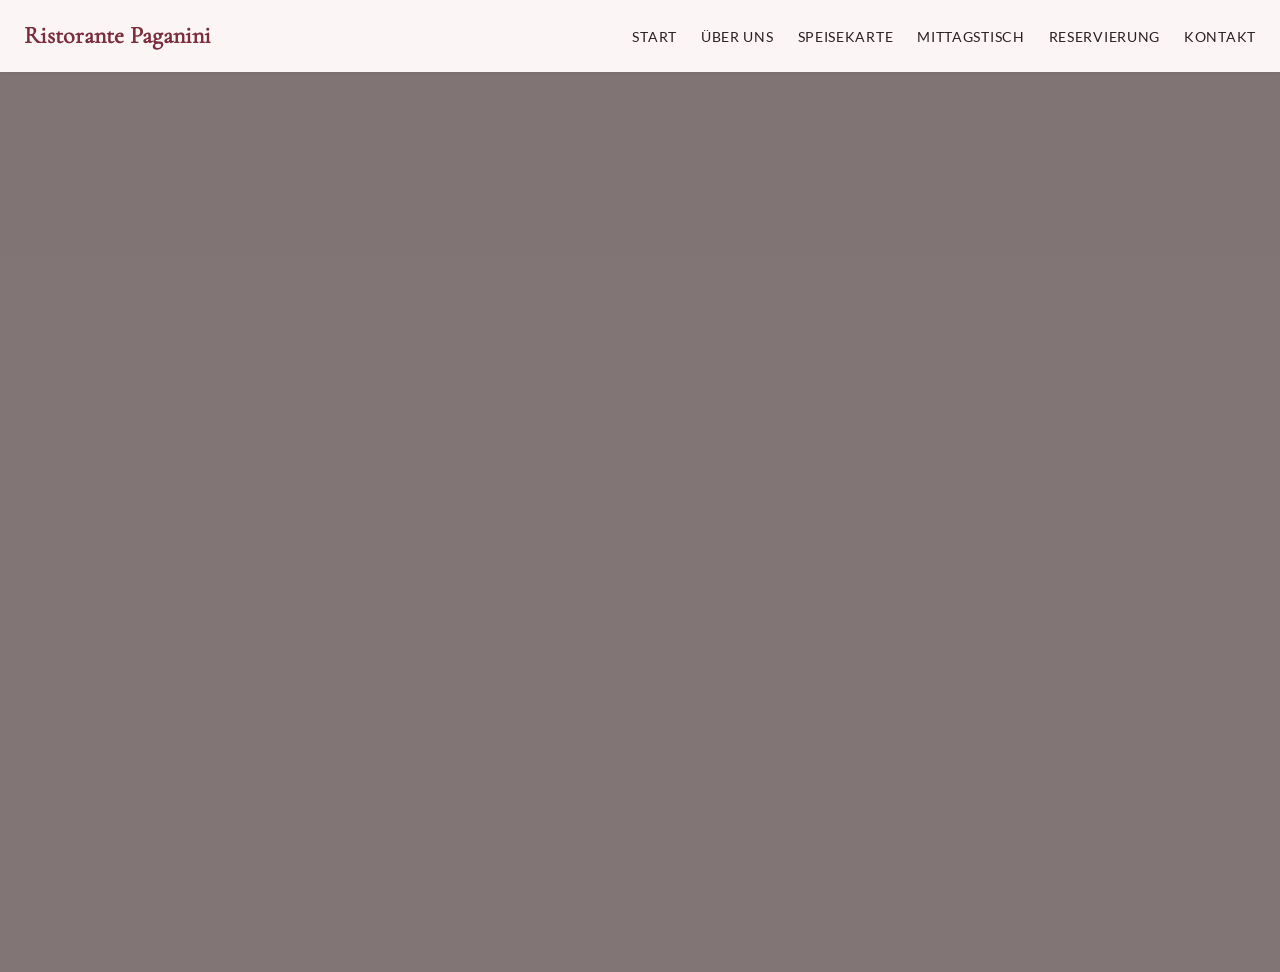
==== de/index.html @ 4a29d8b3 "feat(03-01): create de/index.html with complete head and body skeleton - HTML5 document with lang=de" ====
<!DOCTYPE html>
<html lang="de">
<head>

  <!-- ============================================================ -->
  <!-- META — charset (must be first) and viewport                  -->
  <!-- ============================================================ -->
  <meta charset="UTF-8">
  <meta name="viewport" content="width=device-width, initial-scale=1.0">

  <!-- ============================================================ -->
  <!-- TITLE and META DESCRIPTION                                   -->
  <!-- D-07: exact title format, D-08: warm/inviting tone           -->
  <!-- ============================================================ -->
  <title>Ristorante Paganini | Italienisches Restaurant Leipzig</title>

  <!-- EDIT: Replace XXXXXXXX with real phone number before launch -->
  <meta name="description" content="Erleben Sie authentische italienische Küche im Herzen von Leipzig. Ristorante Paganini — familiengeführt, mit Leidenschaft für Qualität und Gastfreundschaft seit Generationen. Tisch reservieren: +49 341 XXXXXXXX">

  <!-- ============================================================ -->
  <!-- CANONICAL                                                    -->
  <!-- D-13: canonical points to self (DE page)                     -->
  <!-- ============================================================ -->
  <!-- PLACEHOLDER: Replace example.com with real domain before launch -->
  <link rel="canonical" href="https://www.example.com/de/">

  <!-- ============================================================ -->
  <!-- HREFLANG — reciprocal cluster (D-12, D-14, SEO-03)           -->
  <!-- All 4 tags required: de, en, it, x-default                   -->
  <!-- ============================================================ -->
  <!-- PLACEHOLDER: Replace example.com with real domain in all alternate lang URLs before launch -->
  <link rel="alternate" hreflang="de" href="https://www.example.com/de/">
  <link rel="alternate" hreflang="en" href="https://www.example.com/en/">
  <link rel="alternate" hreflang="it" href="https://www.example.com/it/">
  <link rel="alternate" hreflang="x-default" href="https://www.example.com/de/">

  <!-- ============================================================ -->
  <!-- OPEN GRAPH (D-09, D-10, SEO-02)                              -->
  <!-- ============================================================ -->
  <meta property="og:type" content="restaurant">
  <meta property="og:locale" content="de_DE">
  <meta property="og:site_name" content="Ristorante Paganini">
  <meta property="og:title" content="Ristorante Paganini | Italienisches Restaurant Leipzig">
  <meta property="og:description" content="Erleben Sie authentische italienische Küche im Herzen von Leipzig. Ristorante Paganini — familiengeführt, mit Leidenschaft für Qualität und Gastfreundschaft seit Generationen. Tisch reservieren: +49 341 XXXXXXXX">
  <meta property="og:url" content="https://www.example.com/de/">
  <meta property="og:image" content="https://www.example.com/assets/img/og-image.jpg">
  <meta property="og:image:width" content="1200">
  <meta property="og:image:height" content="630">
  <!-- PLACEHOLDER: Replace example.com with real domain before launch -->
  <!-- PLACEHOLDER: Replace og-image.jpg with real photography before launch -->

  <!-- ============================================================ -->
  <!-- TWITTER CARD (D-11, SEO-02)                                  -->
  <!-- ============================================================ -->
  <meta name="twitter:card" content="summary_large_image">
  <meta name="twitter:title" content="Ristorante Paganini | Italienisches Restaurant Leipzig">
  <meta name="twitter:description" content="Erleben Sie authentische italienische Küche im Herzen von Leipzig. Ristorante Paganini — familiengeführt, mit Leidenschaft für Qualität und Gastfreundschaft seit Generationen. Tisch reservieren: +49 341 XXXXXXXX">
  <meta name="twitter:image" content="https://www.example.com/assets/img/og-image.jpg">
  <!-- PLACEHOLDER: Replace example.com and og-image.jpg before launch -->

  <!-- ============================================================ -->
  <!-- FAVICON SET — SEO-09                                         -->
  <!-- Evil Martians 4-tag approach (svg + ico + apple + manifest)  -->
  <!-- Paths relative from /de/ — all assets in ../assets/          -->
  <!-- ============================================================ -->
  <link rel="icon" href="../assets/favicon.svg" type="image/svg+xml">
  <link rel="icon" href="../assets/favicon.ico" sizes="32x32">
  <link rel="apple-touch-icon" href="../assets/apple-touch-icon.png">
  <link rel="manifest" href="../assets/site.webmanifest">

  <!-- ============================================================ -->
  <!-- STYLESHEET — single file, no @import, no CDN                 -->
  <!-- ============================================================ -->
  <link rel="stylesheet" href="../assets/css/main.css">

  <!-- ============================================================ -->
  <!-- STRUCTURED DATA (JSON-LD)                                    -->
  <!-- D-03, D-04, D-06, SEO-04: Restaurant + LocalBusiness schema  -->
  <!-- FAQ schema deferred to Phase 4 (D-05)                        -->
  <!-- ============================================================ -->
  <script type="application/ld+json">
  {
    "@context": "https://schema.org",
    "@type": ["Restaurant", "LocalBusiness"],
    "name": "Ristorante Paganini",
    "description": "Authentisches italienisches Restaurant in der Leipziger Innenstadt. Familiengeführt seit Generationen.",
    "url": "https://www.example.com/de/",
    "telephone": "+49 341 XXXXXXXX",
    "servesCuisine": "Italian",
    "priceRange": "€€",
    "currenciesAccepted": "EUR",
    "paymentAccepted": "Cash, Credit Card",
    "address": {
      "@type": "PostalAddress",
      "streetAddress": "Grosse Fleischergasse",
      "addressLocality": "Leipzig",
      "postalCode": "04109",
      "addressCountry": "DE"
    },
    "geo": {
      "@type": "GeoCoordinates",
      "latitude": 51.3397,
      "longitude": 12.3731
    },
    "openingHoursSpecification": [
      {
        "@type": "OpeningHoursSpecification",
        "dayOfWeek": ["Monday", "Tuesday", "Wednesday", "Thursday", "Friday"],
        "opens": "11:30",
        "closes": "22:00"
      },
      {
        "@type": "OpeningHoursSpecification",
        "dayOfWeek": ["Saturday", "Sunday"],
        "opens": "12:00",
        "closes": "22:00"
      }
    ],
    "image": "https://www.example.com/assets/img/og-image.jpg",
    "inLanguage": "de"
  }
  </script>
  <!-- EDIT: telephone — replace XXXXXXXX with real number before launch -->
  <!-- EDIT: openingHoursSpecification — confirm actual hours with owner before launch -->
  <!-- PLACEHOLDER: Replace example.com and og-image.jpg with real values before launch -->
  <!-- SYNC: Update this JSON-LD block in en/ and it/ when translating in Phase 5 -->

  <!-- ============================================================ -->
  <!-- JAVASCRIPT — deferred, non-blocking                          -->
  <!-- ============================================================ -->
  <script src="../assets/js/main.js" defer></script>

</head>
<body>

  <!-- ============================================================ -->
  <!-- HEADER — sticky site navigation                              -->
  <!-- JS hooks: id="site-header", id="menu-toggle"                 -->
  <!-- ============================================================ -->
  <header class="header" id="site-header">
    <a href="#hero" class="font-heading" style="font-size: 1.5rem; text-decoration: none; color: var(--color-accent); font-weight: 700;">
      Ristorante Paganini
    </a>

    <nav>
      <!-- EDITABLE: Desktop nav links — update anchor text and add/remove links as needed -->
      <ul class="nav" role="list">
        <li><a href="#hero">Start</a></li>
        <li><a href="#about">Über uns</a></li>
        <li><a href="#menu">Speisekarte</a></li>
        <li><a href="#lunch">Mittagstisch</a></li>
        <li><a href="#reservation">Reservierung</a></li>
        <li><a href="#contact">Kontakt</a></li>
      </ul>
    </nav>

    <button type="button" class="menu-toggle" id="menu-toggle"
            aria-expanded="false" aria-controls="mobile-menu"
            aria-label="Navigation öffnen">
      <span></span>
      <span></span>
      <span></span>
    </button>
  </header>

  <!-- ============================================================ -->
  <!-- MOBILE MENU — full-screen overlay navigation                 -->
  <!-- JS hooks: id="mobile-menu", class="mobile-menu-close"        -->
  <!-- ============================================================ -->
  <div class="mobile-menu" id="mobile-menu" role="dialog" aria-modal="true" aria-label="Navigation">
    <button type="button" class="mobile-menu-close" aria-label="Navigation schließen">Schließen</button>
    <!-- EDITABLE: Mobile nav links — update anchor text and add/remove links as needed -->
    <a href="#hero">Start</a>
    <a href="#info">Öffnungszeiten</a>
    <a href="#about">Über uns</a>
    <a href="#menu">Speisekarte</a>
    <a href="#lunch">Mittagstisch</a>
    <a href="#gallery">Galerie</a>
    <a href="#reservation">Reservierung</a>
    <a href="#events">Veranstaltungen</a>
    <a href="#location">Anfahrt</a>
    <a href="#faq">FAQ</a>
    <a href="#contact">Kontakt</a>
  </div>

  <!-- ============================================================ -->
  <!-- MAIN CONTENT — 11 sections                                   -->
  <!-- All section IDs are language-neutral English (D-01, D-02)    -->
  <!-- ============================================================ -->
  <main>

    <!-- SECT-01: Hero -->
    <section class="hero" id="hero">
      <!-- EDITABLE: Hero image, heading, subheadline, and CTA buttons added in Phase 4 -->
      <h1><!-- EDITABLE: Restaurant name heading — filled in Phase 4 --></h1>
      <div class="hero-sentinel" aria-hidden="true"></div>
    </section>

    <!-- SECT-02: Quick Info Bar -->
    <section id="info">
      <!-- EDITABLE: Quick info bar — opening hours, address, phone, CTA — added in Phase 4 -->
    </section>

    <!-- SECT-03: About / Philosophy -->
    <section id="about">
      <!-- EDITABLE: About section — family story, Italian identity, quality promise — added in Phase 4 -->
    </section>

    <!-- SECT-04: Menu Overview -->
    <section id="menu">
      <!-- EDITABLE: Menu overview — pasta, pizza, antipasti, wine, CTA, PDF link — added in Phase 4 -->
    </section>

    <!-- SECT-05: Business Lunch -->
    <section id="lunch">
      <!-- EDITABLE: Business lunch — monthly-updatable, 11:30–14:30, PDF link — added in Phase 4 -->
    </section>

    <!-- SECT-06: Gallery -->
    <section id="gallery">
      <!-- EDITABLE: Gallery — interior, food, terrace, exterior image grid — added in Phase 4 -->
    </section>

    <!-- SECT-07: Reservation -->
    <section id="reservation">
      <!-- EDITABLE: Reservation — external tool embed placeholder, phone fallback — added in Phase 4 -->
    </section>

    <!-- SECT-08: Groups / Events -->
    <section id="events">
      <!-- EDITABLE: Groups and events — inquiry CTA, trust copy — added in Phase 4 -->
    </section>

    <!-- SECT-09: Location -->
    <section id="location">
      <!-- EDITABLE: Location — address, map placeholder, parking info — added in Phase 4 -->
    </section>

    <!-- SECT-10: FAQ -->
    <section id="faq">
      <!-- EDITABLE: FAQ — 7 SEO-relevant questions and FAQ schema — added in Phase 4 -->
    </section>

    <!-- SECT-11: Contact -->
    <section id="contact">
      <!-- EDITABLE: Contact — phone, email, address, hours, Instagram — added in Phase 4 -->
    </section>

  </main>

  <!-- ============================================================ -->
  <!-- FOOTER — SECT-12                                             -->
  <!-- ============================================================ -->
  <footer id="footer">
    <!-- EDITABLE: Footer — legal links, language switcher, contact summary, copyright — added in Phase 4 -->
  </footer>

</body>
</html>
---- assets/css/main.css ----
/*
 * MAIN.CSS -- Ristorante Paganini
 * ================================
 * Single stylesheet — no @import, no preprocessor, no build step.
 * CUBE CSS methodology (piccalil.li): Composition, Utility, Block, Exception.
 *
 * TABLE OF CONTENTS
 * -----------------
 *   1. DESIGN TOKENS
 *   2. GLOBAL / RESET
 *   3. COMPOSITION
 *   4. UTILITIES
 *   5. BLOCKS
 *   6. EXCEPTIONS
 *
 * ================================================================
 * EDITABLE CONTENT ZONES
 * ----------------------
 * HTML files use this comment convention to mark all live data:
 *   <!-- EDITABLE: [description of what to update] -->
 *   <!-- SYNC: Update this value in de/, en/, and it/ files -->
 *   <!-- PLACEHOLDER: Replace with real content before launch -->
 *
 * Any value wrapped in these comments must be updated before launch.
 * SYNC markers indicate the same value appears in all three language
 * files — update all three simultaneously to avoid inconsistencies.
 * ================================================================
 */


/* == 1. DESIGN TOKENS ========================================== */
/*
 * All visual decisions live here as CSS custom properties.
 * No color, spacing, or typography value should appear outside
 * this :root block (except in calc() and clamp() expressions
 * that reference these tokens).
 */

:root {

  /* --- Colors ------------------------------------------------- */
  --color-accent:        #7A2D3A;
  --color-accent-hover:  #5E2230;
  --color-accent-light:  #9E4455;
  --color-surface:       #FBF5F5;
  --color-surface-alt:   #F5EDEE;
  --color-surface-dark:  #2C1A1D;
  --color-text:          #2A1F20;
  --color-text-muted:    #6B5557;
  --color-text-inverse:  #FBF5F5;
  --color-border:        #DFD0D2;
  --color-overlay:       rgba(28, 12, 14, 0.55);

  /* --- Typography --------------------------------------------- */
  --font-heading: 'Cormorant Garamond', Georgia, serif;
  --font-body:    'Lato', system-ui, sans-serif;

  /* Font sizes — 4 named tokens + body base set on html/body */
  --font-size-display:    clamp(2.5rem, 6vw, 4.5rem);   /* Hero + H1, fluid */
  --font-size-heading-lg: clamp(1.625rem, 3vw, 2rem);   /* H2, fluid */
  --font-size-heading-sm: 1.375rem;                      /* H3, fixed */
  --font-size-sm:         0.875rem;                      /* Captions / legal */

  /* Font weights — exactly 2 tokens */
  --font-weight-normal: 400;
  --font-weight-bold:   700;

  /* Line heights */
  --line-height-base:       1.6;   /* Body text */
  --line-height-heading:    1.15;  /* H1 / display */
  --line-height-heading-lg: 1.2;   /* H2 */
  --line-height-heading-sm: 1.25;  /* H3 */

  /* --- Spacing Scale ------------------------------------------ */
  /* Multiples of 4px expressed in rem (base 16px) */
  --space-1:  0.25rem;   /*   4px */
  --space-2:  0.5rem;    /*   8px */
  --space-3:  0.75rem;   /*  12px — compact interactive (input padding, pill tags) */
  --space-4:  1rem;      /*  16px */
  --space-6:  1.5rem;    /*  24px */
  --space-8:  2rem;      /*  32px */
  --space-12: 3rem;      /*  48px */
  --space-16: 4rem;      /*  64px */
  --space-20: 5rem;      /*  80px — section vertical spacing minimum */
  --space-24: 6rem;      /*  96px — section vertical spacing mid */
  --space-30: 7.5rem;    /* 120px — section vertical spacing maximum */

  /* --- Layout ------------------------------------------------- */
  --wrapper-max:      1200px;
  --content-max:      800px;
  --wrapper-padding:  var(--space-6);
  --header-height:    4.5rem;   /* 72px — used for scroll-padding-top */
  --section-spacing:  clamp(5rem, 8vw, 7.5rem);

  /* --- Shadows ------------------------------------------------ */
  --shadow-sm: 0 1px 3px rgba(42, 31, 32, 0.08);
  --shadow-md: 0 4px 12px rgba(42, 31, 32, 0.12);
  --shadow-lg: 0 8px 32px rgba(42, 31, 32, 0.16);

  /* --- Radii -------------------------------------------------- */
  --radius-sm: 4px;
  --radius-md: 8px;
  --radius-lg: 16px;

  /* --- Transitions ------------------------------------------- */
  --transition-fast: 150ms ease;   /* Focus rings, hover color changes */
  --transition-base: 250ms ease;   /* Button hover, link hover, nav state */
  --transition-slow: 400ms ease;   /* Header scroll state, section reveals */

  /* --- Z-index ------------------------------------------------ */
  --z-header:  100;
  --z-overlay: 200;
  --z-modal:   300;

}


/* == @FONT-FACE ================================================= */
/*
 * Self-hosted woff2 — no request to fonts.googleapis.com or
 * fonts.gstatic.com. GDPR/DSGVO compliant for German audience.
 * Source: google-webfonts-helper (gwfh.mranftl.com), Latin subset.
 * font-display: swap — text visible immediately in fallback font.
 */

@font-face {
  font-family: 'Cormorant Garamond';
  src: url('../fonts/cormorant-garamond-v22-latin-regular.woff2') format('woff2');
  font-weight: 400;
  font-style: normal;
  font-display: swap;
}

@font-face {
  font-family: 'Cormorant Garamond';
  src: url('../fonts/cormorant-garamond-v22-latin-italic.woff2') format('woff2');
  font-weight: 400;
  font-style: italic;
  font-display: swap;
}

@font-face {
  font-family: 'Lato';
  src: url('../fonts/lato-v24-latin-regular.woff2') format('woff2');
  font-weight: 400;
  font-style: normal;
  font-display: swap;
}

@font-face {
  font-family: 'Lato';
  src: url('../fonts/lato-v24-latin-700.woff2') format('woff2');
  font-weight: 700;
  font-style: normal;
  font-display: swap;
}


/* == 2. GLOBAL / RESET ========================================= */
/*
 * Box model normalization and sensible element defaults.
 * Follows Josh Comeau's CSS reset approach adapted for CUBE CSS.
 */

*,
*::before,
*::after {
  box-sizing: border-box;
}

* {
  margin: 0;
  padding: 0;
}

html {
  scroll-padding-top: var(--header-height);
  scroll-behavior: smooth;
}

body {
  font-family: var(--font-body);
  font-size: 1rem;
  font-weight: var(--font-weight-normal);
  line-height: var(--line-height-base);
  color: var(--color-text);
  background-color: var(--color-surface);
  -webkit-font-smoothing: antialiased;
  -moz-osx-font-smoothing: grayscale;
}

/* Heading hierarchy — Cormorant Garamond for all levels */
h1,
h2,
h3,
h4 {
  font-family: var(--font-heading);
  font-weight: var(--font-weight-normal);
  line-height: var(--line-height-heading);
}

h1 {
  font-size: var(--font-size-display);
}

h2 {
  font-size: var(--font-size-heading-lg);
  line-height: var(--line-height-heading-lg);
  text-transform: uppercase;
  letter-spacing: 0.12em;
}

h3 {
  font-size: var(--font-size-heading-sm);
  line-height: var(--line-height-heading-sm);
}

/* Replaced elements — prevent overflow and preserve aspect ratio */
img,
picture,
video,
canvas,
svg {
  display: block;
  max-width: 100%;
}

img {
  height: auto;
}

/* Form elements inherit font from body (not browser default) */
input,
button,
textarea,
select {
  font: inherit;
}

/* Links */
a {
  color: var(--color-accent);
  text-decoration-skip-ink: auto;
}

a:hover {
  color: var(--color-accent-hover);
}

/* Focus indicator — keyboard-only, WCAG 2.1 AA */
:focus-visible {
  outline: 3px solid var(--color-accent);
  outline-offset: 3px;
  transition: outline-offset var(--transition-fast);
}

:focus:not(:focus-visible) {
  outline: none;
}

/* Reduced motion — collapse all animations for accessibility */
@media (prefers-reduced-motion: reduce) {
  *,
  *::before,
  *::after {
    animation-duration: 0.01ms !important;
    animation-iteration-count: 1 !important;
    transition-duration: 0.01ms !important;
    scroll-behavior: auto !important;
  }
}


/* == 3. COMPOSITION ============================================ */
/*
 * Layout primitives — structural patterns with no visual opinion.
 * These primitives wrap content and define spatial relationships.
 * They do NOT apply colors, fonts, or decorative properties.
 */

/* --- Flow: vertical rhythm via inherited margin -------------- */
.flow > * + * {
  margin-block-start: var(--flow-space, 1em);
}

/* --- Cluster: inline flexible group (buttons, tags, nav) ----- */
.cluster {
  display: flex;
  flex-wrap: wrap;
  gap: var(--cluster-gap, var(--space-4));
  align-items: center;
}

/* --- Wrapper: full-width content constraint ------------------ */
.wrapper {
  max-width: var(--wrapper-max);
  margin-inline: auto;
  padding-inline: var(--wrapper-padding);
}

/* --- Content wrapper: narrow text constraint ---------------- */
.content-wrapper {
  max-width: var(--content-max);
  margin-inline: auto;
  padding-inline: var(--wrapper-padding);
}

/* --- Grid: general-purpose grid layout ---------------------- */
.grid {
  display: grid;
  gap: var(--grid-gap, var(--space-6));
}

@media (min-width: 48rem) {
  .grid[data-layout="halves"] {
    grid-template-columns: repeat(2, 1fr);
  }
}

@media (min-width: 64rem) {
  .grid[data-layout="thirds"] {
    grid-template-columns: repeat(3, 1fr);
  }
  .grid[data-layout="quarters"] {
    grid-template-columns: repeat(4, 1fr);
  }
}


/* == 4. UTILITIES ============================================== */
/*
 * Single-purpose helper classes.
 * Each class does exactly one thing.
 */

/* --- Accessibility: screen-reader only text ----------------- */
.visually-hidden {
  clip: rect(0 0 0 0);
  clip-path: inset(50%);
  height: 1px;
  overflow: hidden;
  position: absolute;
  white-space: nowrap;
  width: 1px;
}

/* --- Text alignment ----------------------------------------- */
.text-center {
  text-align: center;
}

/* --- Muted / secondary text color --------------------------- */
.text-muted {
  color: var(--color-text-muted);
}

/* --- Force heading font on non-heading elements ------------- */
.font-heading {
  font-family: var(--font-heading);
}

/* --- Small / caption text size ----------------------------- */
.font-sm {
  font-size: var(--font-size-sm);
  line-height: 1.5;
}


/* == 5. BLOCKS ================================================= */
/*
 * Component-level styles — each block is an independent visual unit.
 * Blocks reference design tokens; never hard-code values here.
 * Block variants use data-attributes per CUBE CSS methodology.
 */

/* --- Header: sticky site navigation container --------------- */
.header {
  position: sticky;
  top: 0;
  z-index: var(--z-header);
  height: var(--header-height);
  display: flex;
  align-items: center;
  justify-content: space-between;
  padding-inline: var(--wrapper-padding);
  background-color: var(--color-surface);
  color: var(--color-text);
  transition: background-color var(--transition-slow), box-shadow var(--transition-slow), color var(--transition-slow);
}

/* --- Nav: horizontal navigation link list ------------------- */
.nav {
  display: flex;
  gap: var(--space-6);
  list-style: none;
}

.nav a {
  font-family: var(--font-body);
  font-size: var(--font-size-sm);
  font-weight: var(--font-weight-normal);
  color: var(--color-text);
  text-decoration: none;
  text-transform: uppercase;
  letter-spacing: 0.05em;
  padding-block: var(--space-2);
  transition: color var(--transition-base);
}

.nav a:hover,
.nav a[aria-current="true"] {
  color: var(--color-accent);
}

/* Hide nav on mobile — shown only on desktop (64rem+) */
@media (max-width: 63.999rem) {
  .nav {
    display: none;
  }
}

/* --- Menu toggle: hamburger button for mobile navigation ---- */
.menu-toggle {
  display: none;
}

@media (max-width: 63.999rem) {
  .menu-toggle {
    display: flex;
    flex-direction: column;
    justify-content: center;
    align-items: center;
    gap: 5px;
    width: 44px;
    height: 44px;
    background: none;
    border: none;
    cursor: pointer;
    padding: 0;
    z-index: calc(var(--z-overlay) + 1);
  }
}

.menu-toggle span {
  display: block;
  width: 24px;
  height: 2px;
  background-color: var(--color-text);
  transition: background-color var(--transition-base);
}

/* --- Mobile menu: full-screen overlay navigation ------------ */
.mobile-menu {
  position: fixed;
  inset: 0;
  z-index: var(--z-overlay);
  background-color: var(--color-surface-dark);
  display: flex;
  flex-direction: column;
  align-items: center;
  justify-content: center;
  gap: var(--space-8);
  visibility: hidden;
  opacity: 0;
  transition: opacity var(--transition-base), visibility var(--transition-base);
}

.mobile-menu[data-open="true"] {
  visibility: visible;
  opacity: 1;
}

.mobile-menu a {
  font-family: var(--font-heading);
  font-size: var(--font-size-heading-lg);
  color: var(--color-text-inverse);
  text-decoration: none;
  padding: var(--space-4);
  transition: color var(--transition-base);
}

.mobile-menu a:hover {
  color: var(--color-accent-light);
}

.mobile-menu-close {
  position: absolute;
  top: var(--space-4);
  right: var(--space-4);
  background: none;
  border: none;
  color: var(--color-text-inverse);
  font-family: var(--font-body);
  font-size: var(--font-size-sm);
  text-transform: uppercase;
  letter-spacing: 0.05em;
  cursor: pointer;
  padding: var(--space-2);
  opacity: 0.7;
  transition: opacity var(--transition-base);
  min-width: 44px;
  min-height: 44px;
  display: flex;
  align-items: center;
  justify-content: center;
}

.mobile-menu-close:hover {
  opacity: 1;
}

/* --- Hero: full-viewport hero section with overlay ---------- */
.hero {
  position: relative;
  min-height: 100vh;
  display: flex;
  align-items: center;
  justify-content: center;
  text-align: center;
  color: var(--color-text-inverse);
  overflow: hidden;
}

/* Dark overlay on top of background image */
.hero::before {
  content: '';
  position: absolute;
  inset: 0;
  background-color: var(--color-overlay);
  z-index: 1;
}

/* Hero text content — above overlay */
.hero__content {
  position: relative;
  z-index: 2;
  max-width: var(--content-max);
  padding-inline: var(--wrapper-padding);
}

/* Hero background image — behind overlay */
.hero__bg {
  position: absolute;
  inset: 0;
  width: 100%;
  height: 100%;
  object-fit: cover;
  z-index: 0;
}

/* --- Btn: interactive call-to-action button ------------------ */
/*
 * Variants use data-variant attribute per CUBE CSS methodology.
 * data-variant="primary"   — solid wine fill, white text (main CTA)
 * data-variant="secondary" — wine border, transparent fill (secondary action)
 */
.btn {
  display: inline-flex;
  align-items: center;
  justify-content: center;
  min-height: 44px;
  padding: var(--space-2) var(--space-6);
  font-family: var(--font-body);
  font-size: 1rem;
  font-weight: var(--font-weight-bold);
  line-height: 1;
  text-decoration: none;
  border: 2px solid transparent;
  border-radius: var(--radius-md);
  cursor: pointer;
  transition: background-color var(--transition-base), color var(--transition-base), border-color var(--transition-base);
}

.btn[data-variant="primary"] {
  background-color: var(--color-accent);
  color: var(--color-text-inverse);
  border-color: var(--color-accent);
}

.btn[data-variant="primary"]:hover,
.btn[data-variant="primary"]:focus-visible {
  background-color: var(--color-accent-hover);
  border-color: var(--color-accent-hover);
  color: var(--color-text-inverse);
}

.btn[data-variant="secondary"] {
  background-color: transparent;
  color: var(--color-accent);
  border-color: var(--color-accent);
}

.btn[data-variant="secondary"]:hover,
.btn[data-variant="secondary"]:focus-visible {
  background-color: var(--color-accent);
  color: var(--color-text-inverse);
}

/* --- Section: generic page section with vertical spacing ----- */
.section {
  padding-block: var(--section-spacing);
}

/* Alternate section — deeper cream background */
.section--alt {
  background-color: var(--color-surface-alt);
}

/* Dark section — espresso background (footer) */
.section--dark {
  background-color: var(--color-surface-dark);
  color: var(--color-text-inverse);
}

.section--dark a {
  color: var(--color-text-inverse);
}

.section--dark a:hover {
  color: var(--color-accent-light);
}

/* H2 decorative rule — short wine-colored underline per UI-SPEC */
.section h2::after {
  content: '';
  display: block;
  width: 3rem;
  height: 2px;
  background-color: var(--color-accent);
  margin-block-start: var(--space-4);
}

/* Center the decorative rule when section or h2 is centered */
.section.text-center h2::after,
.section .text-center h2::after {
  margin-inline: auto;
}


/* == 6. EXCEPTIONS ============================================= */
/*
 * Data-attribute overrides for dynamic states.
 * Applied via JavaScript; never set statically in HTML.
 */

/* Header transparent over hero — JS removes data-state entirely at top */
.header:not([data-state]) {
  background-color: transparent;
  color: var(--color-text-inverse);
  transition: background-color var(--transition-slow), box-shadow var(--transition-slow), color var(--transition-slow);
}

.header:not([data-state]) .nav a {
  color: var(--color-text-inverse);
}

.header:not([data-state]) .nav a:hover {
  color: var(--color-accent-light);
}

.header:not([data-state]) .menu-toggle span {
  background-color: var(--color-text-inverse);
}

/* Header gains solid background and shadow when scrolled past hero */
.header[data-state="scrolled"] {
  background-color: var(--color-surface);
  color: var(--color-text);
  box-shadow: var(--shadow-sm);
}

.header[data-state="scrolled"] .nav a {
  color: var(--color-text);
}

.header[data-state="scrolled"] .nav a:hover,
.header[data-state="scrolled"] .nav a[aria-current="true"] {
  color: var(--color-accent);
}

.header[data-state="scrolled"] .menu-toggle span {
  background-color: var(--color-text);
}

/* Header slides out of view when scrolling down */
.header[data-state="hidden"] {
  transform: translateY(-100%);
  transition: transform var(--transition-slow), background-color var(--transition-slow), box-shadow var(--transition-slow), color var(--transition-slow);
}

/* Hero sentinel — invisible position marker for IntersectionObserver */
.hero-sentinel {
  position: absolute;
  bottom: 0;
  left: 0;
  width: 1px;
  height: 1px;
  pointer-events: none;
}
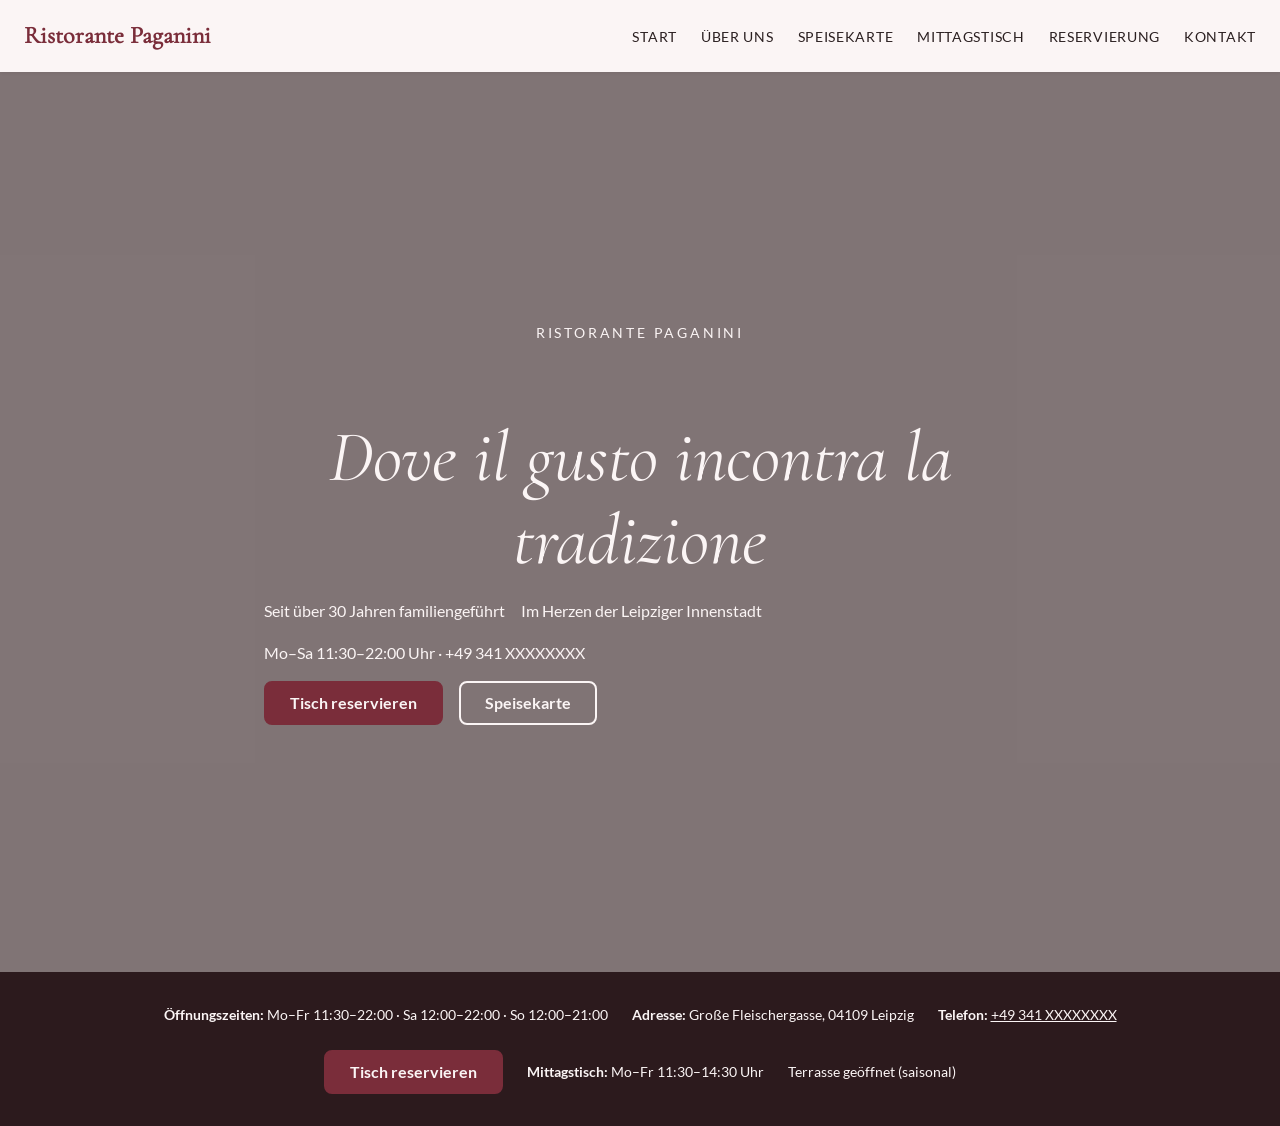
==== commit 32d1d26b: "feat(04-02): populate hero and info bar sections - Picture element with AVIF/WebP/SVG fallback stack" ====
--- a/de/index.html
+++ b/de/index.html
@@ -191,14 +191,52 @@
 
     <!-- SECT-01: Hero -->
     <section class="hero" id="hero">
-      <!-- EDITABLE: Hero image, heading, subheadline, and CTA buttons added in Phase 4 -->
-      <h1><!-- EDITABLE: Restaurant name heading — filled in Phase 4 --></h1>
+
+      <picture>
+        <source srcset="../assets/img/hero-desktop.avif" type="image/avif" media="(min-width: 769px)">
+        <source srcset="../assets/img/hero-desktop.webp" type="image/webp" media="(min-width: 769px)">
+        <source srcset="../assets/img/hero-mobile.avif" type="image/avif">
+        <source srcset="../assets/img/hero-mobile.webp" type="image/webp">
+        <img src="../assets/img/hero-desktop.svg"
+             alt="Elegantes italienisches Restaurant Ristorante Paganini in Leipzig"
+             width="1400" height="800"
+             loading="eager" fetchpriority="high" decoding="sync"
+             class="hero__bg">
+      </picture>
+
+      <div class="hero__content flow">
+        <span class="section-label">Ristorante Paganini</span>
+        <h1><em>Dove il gusto incontra la tradizione</em></h1>
+        <!-- EDITABLE: Trust cues — update with real phone number and hours before launch -->
+        <div class="cluster hero__trust-cues">
+          <span>Seit über 30 Jahren familiengeführt</span>
+          <span>Im Herzen der Leipziger Innenstadt</span>
+          <!-- EDIT: Replace XXXXXXXX with real phone number -->
+          <span>Mo–Sa 11:30–22:00 Uhr · +49 341 XXXXXXXX</span>
+        </div>
+        <div class="cluster">
+          <a href="#reservation" class="btn" data-variant="primary">Tisch reservieren</a>
+          <a href="#menu" class="btn" data-variant="secondary" style="color: var(--color-text-inverse); border-color: var(--color-text-inverse);">Speisekarte</a>
+        </div>
+      </div>
+
       <div class="hero-sentinel" aria-hidden="true"></div>
     </section>
 
     <!-- SECT-02: Quick Info Bar -->
-    <section id="info">
-      <!-- EDITABLE: Quick info bar — opening hours, address, phone, CTA — added in Phase 4 -->
+    <section id="info" class="section--dark">
+      <div class="info-bar wrapper">
+        <!-- EDITABLE: Opening hours — update if hours change -->
+        <span><strong>Öffnungszeiten:</strong> Mo–Fr 11:30–22:00 · Sa 12:00–22:00 · So 12:00–21:00</span>
+        <!-- EDIT: Replace with real address -->
+        <span><strong>Adresse:</strong> Große Fleischergasse, 04109 Leipzig</span>
+        <!-- EDIT: Replace XXXXXXXX with real phone number -->
+        <span><strong>Telefon:</strong> <a href="tel:+49341XXXXXXXX">+49 341 XXXXXXXX</a></span>
+        <a href="#reservation" class="btn" data-variant="primary">Tisch reservieren</a>
+        <span><strong>Mittagstisch:</strong> Mo–Fr 11:30–14:30 Uhr</span>
+        <!-- EDITABLE: Terrace note — update seasonally -->
+        <span>Terrasse geöffnet (saisonal)</span>
+      </div>
     </section>
 
     <!-- SECT-03: About / Philosophy -->
--- a/assets/css/main.css
+++ b/assets/css/main.css
@@ -637,6 +637,225 @@
 }
 
 
+/* --- Section label: brand mark above hero H1 ------------------- */
+.section-label {
+  font-family: var(--font-body);
+  font-size: var(--font-size-sm);
+  text-transform: uppercase;
+  letter-spacing: 0.2em;
+  color: var(--color-text-inverse);
+  font-weight: var(--font-weight-normal);
+}
+
+/* --- Info bar: compact utility strip (dark bg, horizontal) ----- */
+.info-bar {
+  display: flex;
+  flex-wrap: wrap;
+  justify-content: center;
+  align-items: center;
+  gap: var(--space-6);
+  padding: var(--space-8) var(--wrapper-padding);
+  font-family: var(--font-body);
+  font-size: var(--font-size-sm);
+}
+
+@media (max-width: 47.999rem) {
+  .info-bar {
+    display: grid;
+    grid-template-columns: 1fr 1fr;
+    gap: var(--space-4);
+    text-align: center;
+  }
+}
+
+/* --- Menu cards: 4-column grid for menu category cards --------- */
+.menu-cards {
+  display: grid;
+  gap: var(--grid-gap, var(--space-6));
+}
+
+@media (min-width: 48rem) {
+  .menu-cards {
+    grid-template-columns: repeat(2, 1fr);
+  }
+}
+
+@media (min-width: 64rem) {
+  .menu-cards {
+    grid-template-columns: repeat(4, 1fr);
+  }
+}
+
+/* --- Menu card: individual category card ----------------------- */
+.menu-card {
+  background-color: var(--color-surface);
+  box-shadow: var(--shadow-sm);
+  border-radius: var(--radius-md);
+  padding: var(--space-6);
+}
+
+.menu-card h3 {
+  font-family: var(--font-heading);
+  font-size: 1rem;
+  font-weight: var(--font-weight-normal);
+  margin-block-end: var(--space-4);
+}
+
+.menu-card__dish {
+  font-weight: var(--font-weight-bold);
+}
+
+.menu-card__desc {
+  font-size: var(--font-size-sm);
+  color: var(--color-text-muted);
+}
+
+/* --- Lunch highlights: monthly-editable dish slot list ---------- */
+.lunch-highlights {
+  display: flex;
+  flex-direction: column;
+  gap: var(--space-6);
+}
+
+.lunch-slot {
+  border-left: 2px solid var(--color-accent);
+  padding-left: var(--space-4);
+}
+
+/* --- Gallery: 3-column CSS grid -------------------------------- */
+.gallery {
+  display: grid;
+  grid-template-columns: repeat(3, 1fr);
+  gap: var(--space-6);
+}
+
+@media (max-width: 47.999rem) {
+  .gallery {
+    grid-template-columns: 1fr;
+  }
+}
+
+@media (min-width: 48rem) and (max-width: 63.999rem) {
+  .gallery {
+    grid-template-columns: repeat(2, 1fr);
+  }
+}
+
+/* --- Gallery item: grid item wrapper --------------------------- */
+.gallery__item {
+  position: relative;
+  overflow: hidden;
+  border-radius: var(--radius-md);
+  cursor: pointer;
+}
+
+.gallery__item img {
+  width: 100%;
+  height: 100%;
+  object-fit: cover;
+}
+
+.gallery__item[data-span="2"] {
+  grid-column: span 2;
+}
+
+@media (max-width: 47.999rem) {
+  .gallery__item[data-span="2"] {
+    grid-column: span 1;
+  }
+}
+
+/* --- Gallery caption: hover overlay ---------------------------- */
+.gallery__caption {
+  position: absolute;
+  inset: 0;
+  display: flex;
+  align-items: center;
+  justify-content: center;
+  background: rgba(28, 12, 14, 0.8);
+  color: var(--color-text-inverse);
+  font-size: var(--font-size-sm);
+  font-family: var(--font-body);
+  opacity: 0;
+  transition: opacity var(--transition-base);
+  padding: var(--space-4);
+}
+
+.gallery__item:hover .gallery__caption,
+.gallery__item:focus-within .gallery__caption {
+  opacity: 1;
+}
+
+/* --- Lightbox: fixed modal overlay for gallery images ---------- */
+.lightbox {
+  position: fixed;
+  inset: 0;
+  z-index: var(--z-modal);
+  background: rgba(44, 26, 29, 0.95);
+  display: flex;
+  align-items: center;
+  justify-content: center;
+  visibility: hidden;
+  opacity: 0;
+  transition: opacity var(--transition-base), visibility var(--transition-base);
+}
+
+.lightbox[data-open="true"] {
+  visibility: visible;
+  opacity: 1;
+}
+
+.lightbox__img {
+  max-width: 90vw;
+  max-height: 85vh;
+  object-fit: contain;
+  border-radius: var(--radius-md);
+}
+
+.lightbox__nav {
+  position: absolute;
+  top: 50%;
+  transform: translateY(-50%);
+}
+
+.lightbox__nav[data-dir="prev"] {
+  left: var(--space-4);
+}
+
+.lightbox__nav[data-dir="next"] {
+  right: var(--space-4);
+}
+
+.lightbox__close {
+  position: absolute;
+  top: var(--space-4);
+  right: var(--space-4);
+}
+
+/* --- FAQ list: dl/details list spacing ------------------------- */
+.faq-list {
+  display: flex;
+  flex-direction: column;
+  gap: var(--space-6);
+}
+
+.faq-list dt,
+.faq-list summary {
+  font-family: var(--font-heading);
+  font-size: 1rem;
+  font-weight: var(--font-weight-normal);
+  cursor: pointer;
+}
+
+.faq-list dd {
+  color: var(--color-text);
+  margin-inline-start: 0;
+  margin-block-start: var(--space-2);
+  padding-block-end: var(--space-4);
+  border-bottom: 1px solid var(--color-border);
+}
+
+
 /* == 6. EXCEPTIONS ============================================= */
 /*
  * Data-attribute overrides for dynamic states.
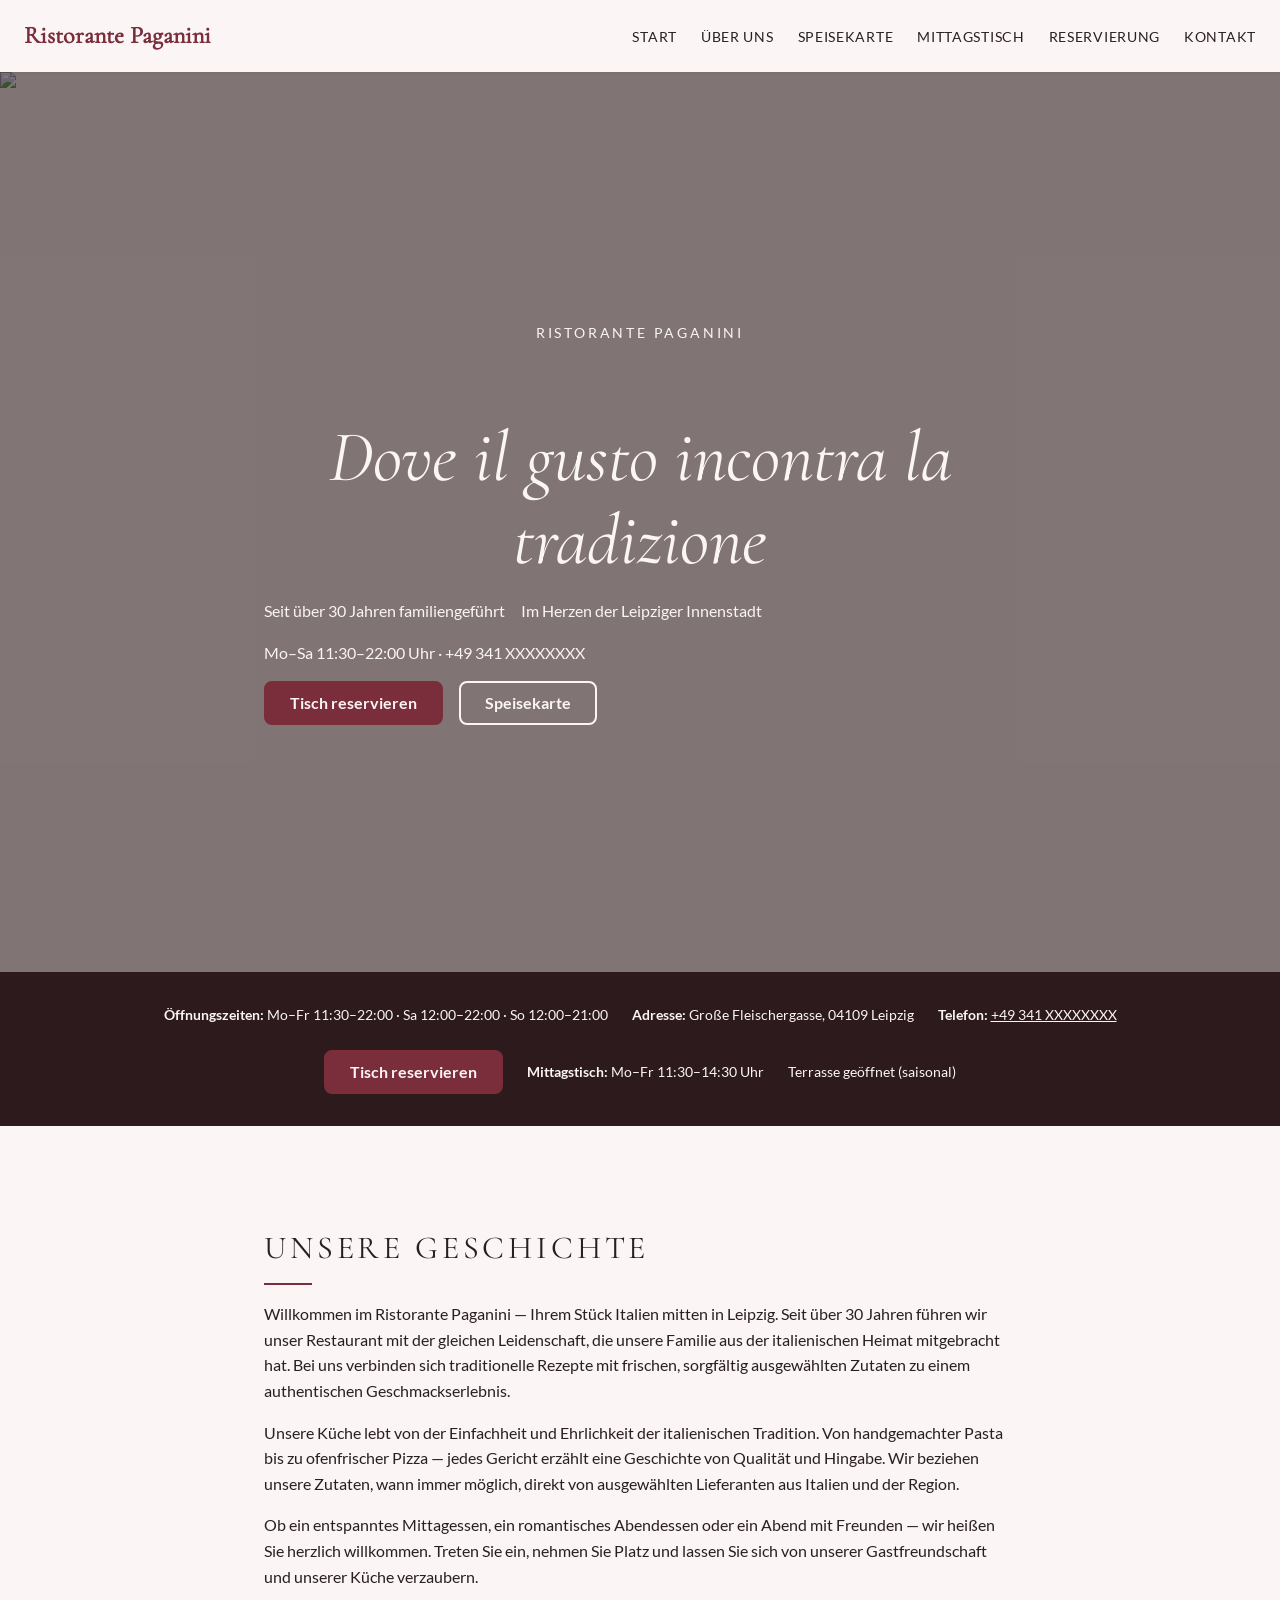
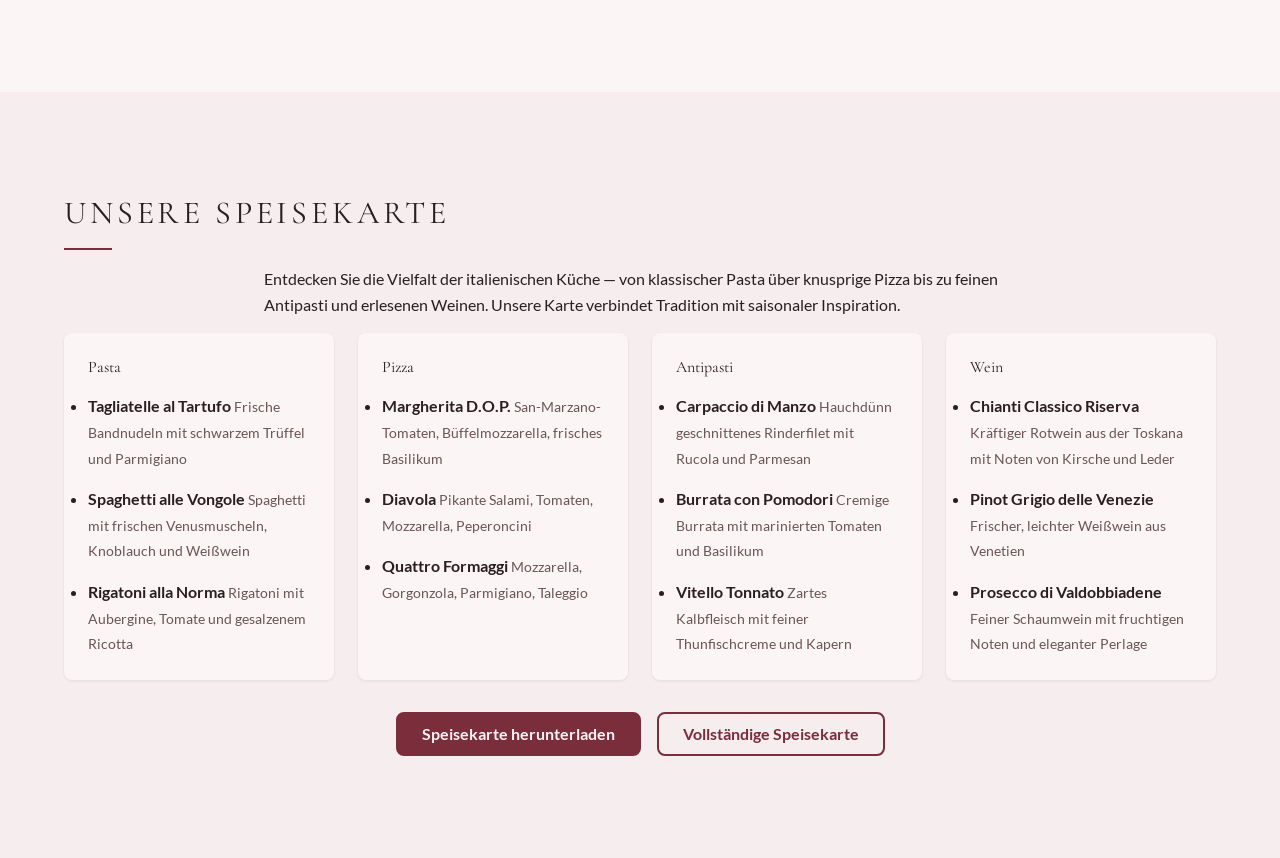
==== commit 6f1adbef: "feat(04-02): populate about and menu sections - About section with 3 paragraphs of warm German copy," ====
--- a/de/index.html
+++ b/de/index.html
@@ -240,13 +240,104 @@
     </section>
 
     <!-- SECT-03: About / Philosophy -->
-    <section id="about">
-      <!-- EDITABLE: About section — family story, Italian identity, quality promise — added in Phase 4 -->
+    <section id="about" class="section">
+      <div class="wrapper content-wrapper flow">
+        <h2>Unsere Geschichte</h2>
+        <!-- EDITABLE: About section — family story, update as needed -->
+        <p>Willkommen im Ristorante Paganini — Ihrem Stück Italien mitten in Leipzig. Seit über 30 Jahren führen wir unser Restaurant mit der gleichen Leidenschaft, die unsere Familie aus der italienischen Heimat mitgebracht hat. Bei uns verbinden sich traditionelle Rezepte mit frischen, sorgfältig ausgewählten Zutaten zu einem authentischen Geschmackserlebnis.</p>
+        <p>Unsere Küche lebt von der Einfachheit und Ehrlichkeit der italienischen Tradition. Von handgemachter Pasta bis zu ofenfrischer Pizza — jedes Gericht erzählt eine Geschichte von Qualität und Hingabe. Wir beziehen unsere Zutaten, wann immer möglich, direkt von ausgewählten Lieferanten aus Italien und der Region.</p>
+        <p>Ob ein entspanntes Mittagessen, ein romantisches Abendessen oder ein Abend mit Freunden — wir heißen Sie herzlich willkommen. Treten Sie ein, nehmen Sie Platz und lassen Sie sich von unserer Gastfreundschaft und unserer Küche verzaubern.</p>
+      </div>
     </section>
 
     <!-- SECT-04: Menu Overview -->
-    <section id="menu">
-      <!-- EDITABLE: Menu overview — pasta, pizza, antipasti, wine, CTA, PDF link — added in Phase 4 -->
+    <section id="menu" class="section section--alt">
+      <div class="wrapper flow">
+        <h2>Unsere Speisekarte</h2>
+        <p class="content-wrapper">Entdecken Sie die Vielfalt der italienischen Küche — von klassischer Pasta über knusprige Pizza bis zu feinen Antipasti und erlesenen Weinen. Unsere Karte verbindet Tradition mit saisonaler Inspiration.</p>
+
+        <div class="menu-cards">
+          <!-- EDITABLE: Menu category cards — update dish highlights as menu changes -->
+
+          <div class="menu-card">
+            <h3>Pasta</h3>
+            <ul class="flow" role="list">
+              <li>
+                <span class="menu-card__dish">Tagliatelle al Tartufo</span>
+                <span class="menu-card__desc">Frische Bandnudeln mit schwarzem Trüffel und Parmigiano</span>
+              </li>
+              <li>
+                <span class="menu-card__dish">Spaghetti alle Vongole</span>
+                <span class="menu-card__desc">Spaghetti mit frischen Venusmuscheln, Knoblauch und Weißwein</span>
+              </li>
+              <li>
+                <span class="menu-card__dish">Rigatoni alla Norma</span>
+                <span class="menu-card__desc">Rigatoni mit Aubergine, Tomate und gesalzenem Ricotta</span>
+              </li>
+            </ul>
+          </div>
+
+          <div class="menu-card">
+            <h3>Pizza</h3>
+            <ul class="flow" role="list">
+              <li>
+                <span class="menu-card__dish">Margherita D.O.P.</span>
+                <span class="menu-card__desc">San-Marzano-Tomaten, Büffelmozzarella, frisches Basilikum</span>
+              </li>
+              <li>
+                <span class="menu-card__dish">Diavola</span>
+                <span class="menu-card__desc">Pikante Salami, Tomaten, Mozzarella, Peperoncini</span>
+              </li>
+              <li>
+                <span class="menu-card__dish">Quattro Formaggi</span>
+                <span class="menu-card__desc">Mozzarella, Gorgonzola, Parmigiano, Taleggio</span>
+              </li>
+            </ul>
+          </div>
+
+          <div class="menu-card">
+            <h3>Antipasti</h3>
+            <ul class="flow" role="list">
+              <li>
+                <span class="menu-card__dish">Carpaccio di Manzo</span>
+                <span class="menu-card__desc">Hauchdünn geschnittenes Rinderfilet mit Rucola und Parmesan</span>
+              </li>
+              <li>
+                <span class="menu-card__dish">Burrata con Pomodori</span>
+                <span class="menu-card__desc">Cremige Burrata mit marinierten Tomaten und Basilikum</span>
+              </li>
+              <li>
+                <span class="menu-card__dish">Vitello Tonnato</span>
+                <span class="menu-card__desc">Zartes Kalbfleisch mit feiner Thunfischcreme und Kapern</span>
+              </li>
+            </ul>
+          </div>
+
+          <div class="menu-card">
+            <h3>Wein</h3>
+            <ul class="flow" role="list">
+              <li>
+                <span class="menu-card__dish">Chianti Classico Riserva</span>
+                <span class="menu-card__desc">Kräftiger Rotwein aus der Toskana mit Noten von Kirsche und Leder</span>
+              </li>
+              <li>
+                <span class="menu-card__dish">Pinot Grigio delle Venezie</span>
+                <span class="menu-card__desc">Frischer, leichter Weißwein aus Venetien</span>
+              </li>
+              <li>
+                <span class="menu-card__dish">Prosecco di Valdobbiadene</span>
+                <span class="menu-card__desc">Feiner Schaumwein mit fruchtigen Noten und eleganter Perlage</span>
+              </li>
+            </ul>
+          </div>
+        </div>
+
+        <!-- EDITABLE: Menu CTA buttons — update PDF link when real menu is ready -->
+        <div class="cluster" style="justify-content: center; margin-block-start: var(--space-8);">
+          <a href="../assets/pdf/speisekarte.pdf" class="btn" data-variant="primary" download>Speisekarte herunterladen</a>
+          <a href="../assets/pdf/speisekarte.pdf" class="btn" data-variant="secondary">Vollständige Speisekarte</a>
+        </div>
+      </div>
     </section>
 
     <!-- SECT-05: Business Lunch -->
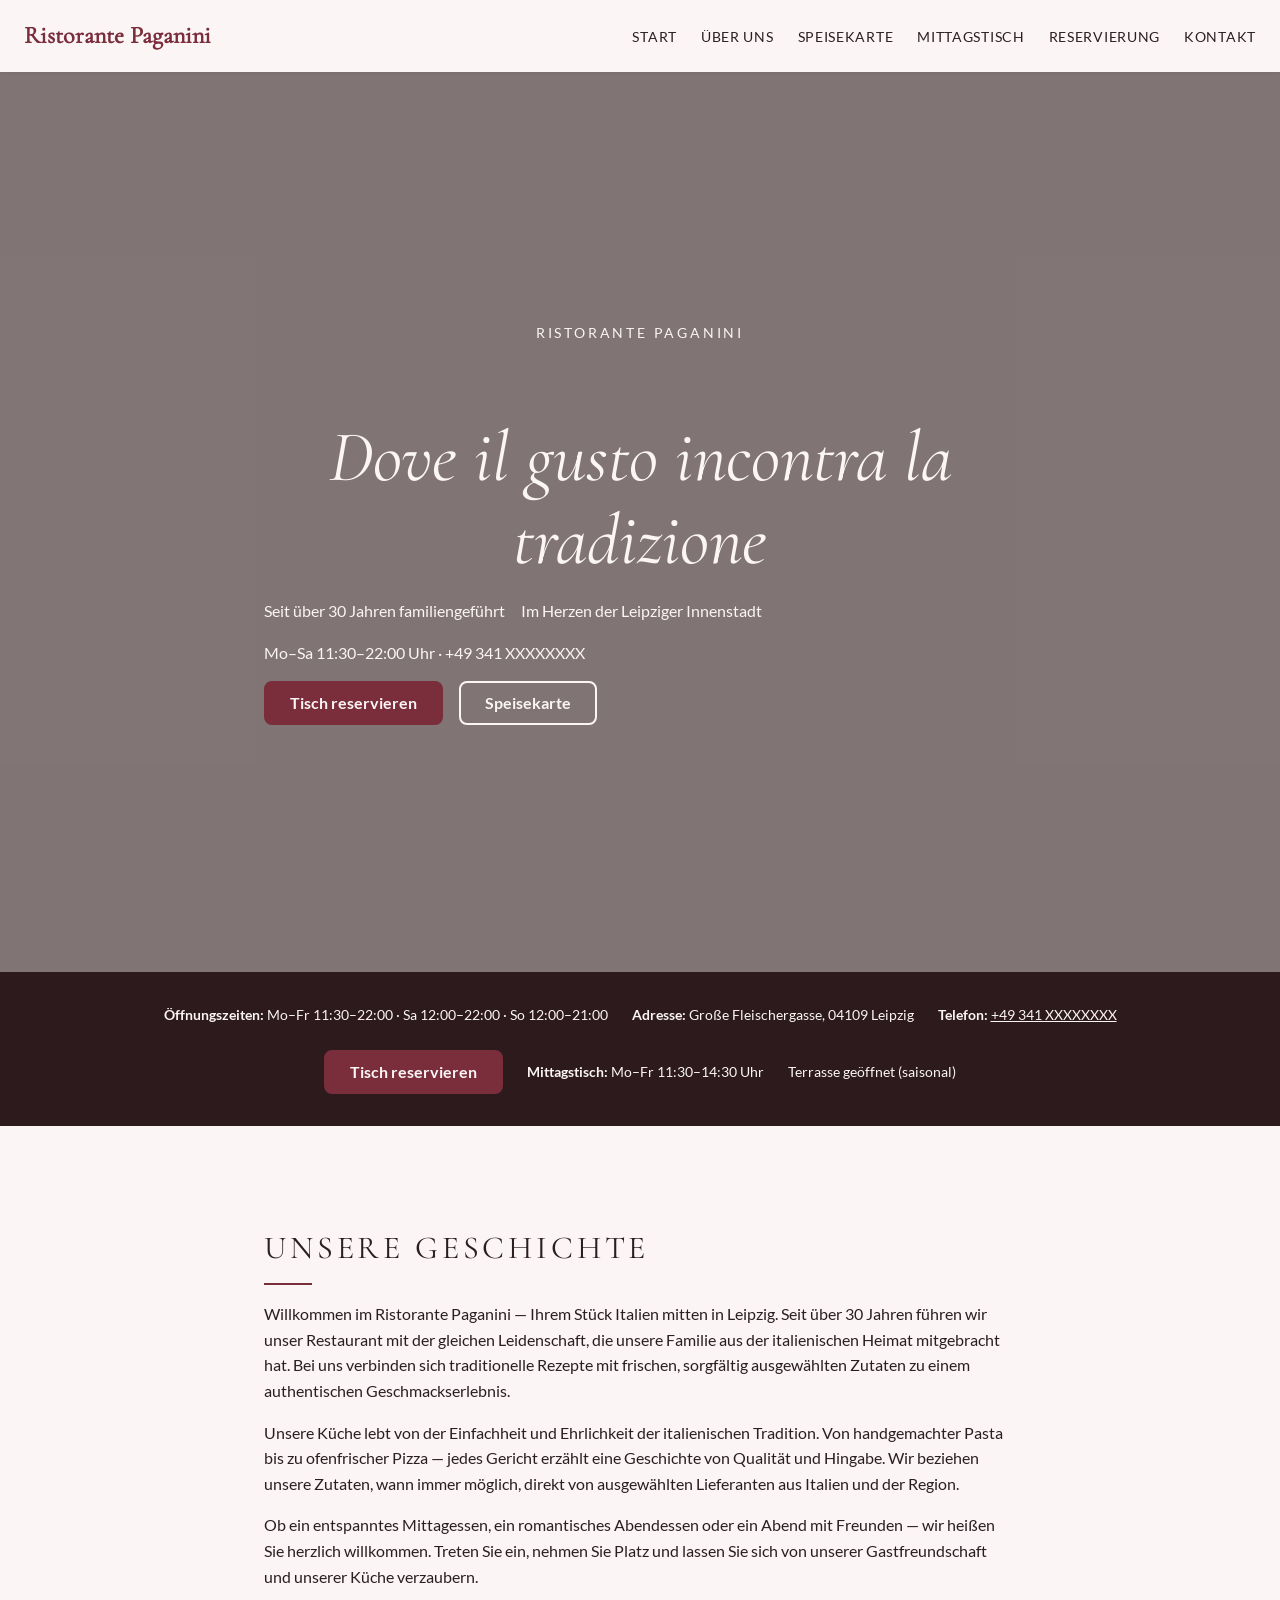
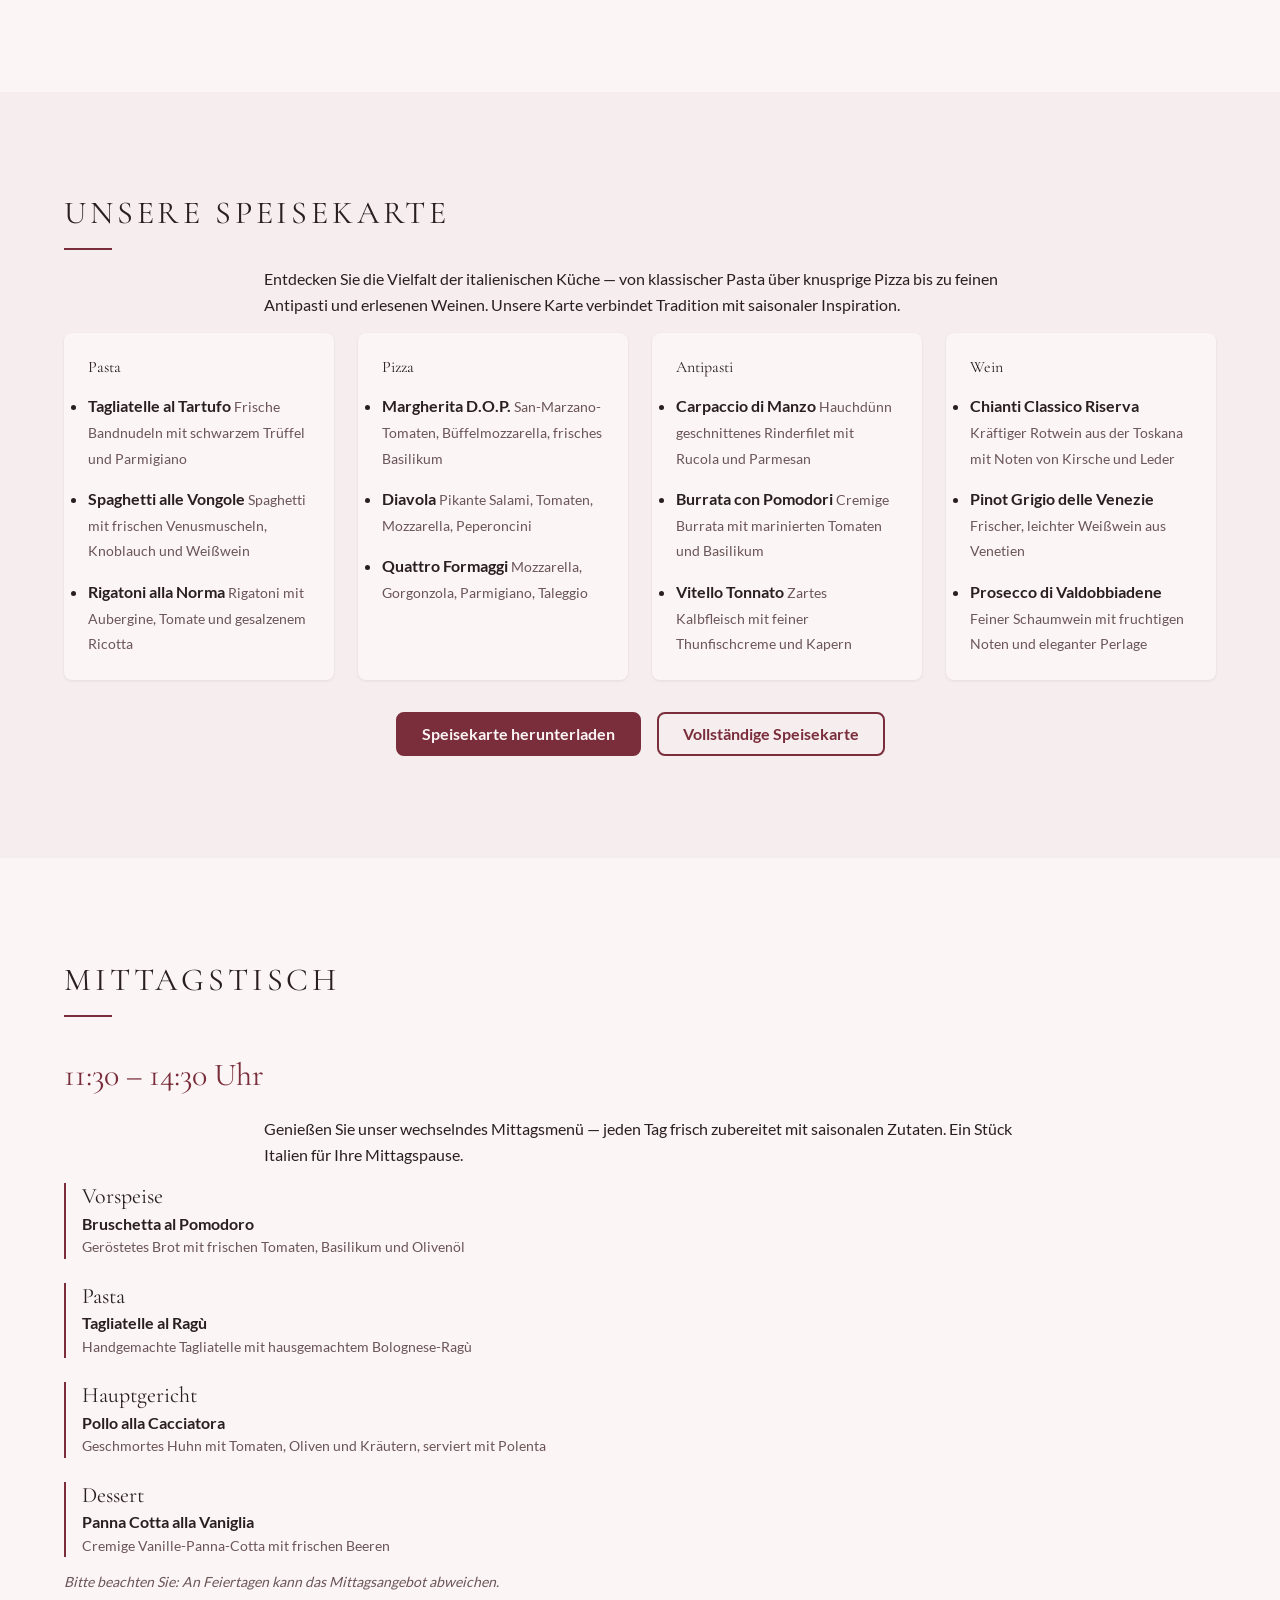
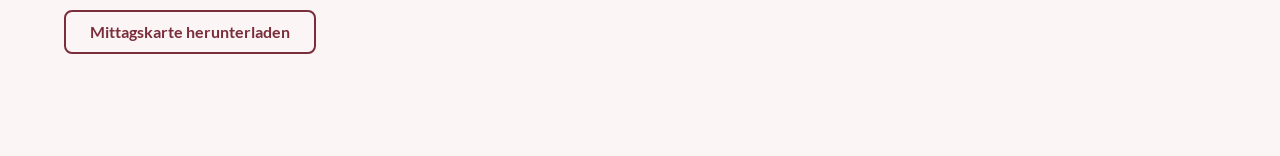
==== commit 0a447782: "feat(04-02): populate business lunch section - Lunch section with 11:30-14:30 hours displayed promin" ====
--- a/de/index.html
+++ b/de/index.html
@@ -341,8 +341,50 @@
     </section>
 
     <!-- SECT-05: Business Lunch -->
-    <section id="lunch">
-      <!-- EDITABLE: Business lunch — monthly-updatable, 11:30–14:30, PDF link — added in Phase 4 -->
+    <section id="lunch" class="section">
+      <div class="wrapper flow">
+        <h2>Mittagstisch</h2>
+        <p class="font-heading" style="font-size: var(--font-size-heading-lg); color: var(--color-accent);">11:30 – 14:30 Uhr</p>
+        <p class="content-wrapper">Genießen Sie unser wechselndes Mittagsmenü — jeden Tag frisch zubereitet mit saisonalen Zutaten. Ein Stück Italien für Ihre Mittagspause.</p>
+
+        <div class="lunch-highlights">
+          <!-- EDITABLE: Lunch highlights — update dish names and descriptions monthly -->
+
+          <div class="lunch-slot">
+            <h3>Vorspeise</h3>
+            <!-- EDIT: Update dish name monthly -->
+            <p><strong>Bruschetta al Pomodoro</strong></p>
+            <p class="menu-card__desc">Geröstetes Brot mit frischen Tomaten, Basilikum und Olivenöl</p>
+          </div>
+
+          <div class="lunch-slot">
+            <h3>Pasta</h3>
+            <!-- EDIT: Update dish name monthly -->
+            <p><strong>Tagliatelle al Ragù</strong></p>
+            <p class="menu-card__desc">Handgemachte Tagliatelle mit hausgemachtem Bolognese-Ragù</p>
+          </div>
+
+          <div class="lunch-slot">
+            <h3>Hauptgericht</h3>
+            <!-- EDIT: Update dish name monthly -->
+            <p><strong>Pollo alla Cacciatora</strong></p>
+            <p class="menu-card__desc">Geschmortes Huhn mit Tomaten, Oliven und Kräutern, serviert mit Polenta</p>
+          </div>
+
+          <div class="lunch-slot">
+            <h3>Dessert</h3>
+            <!-- EDIT: Update dish name monthly -->
+            <p><strong>Panna Cotta alla Vaniglia</strong></p>
+            <p class="menu-card__desc">Cremige Vanille-Panna-Cotta mit frischen Beeren</p>
+          </div>
+        </div>
+
+        <!-- EDIT: Update for holidays, closures, or special lunch hours -->
+        <p class="menu-card__desc"><em>Bitte beachten Sie: An Feiertagen kann das Mittagsangebot abweichen.</em></p>
+
+        <!-- EDITABLE: Lunch menu PDF link — update when real PDF is ready -->
+        <a href="../assets/pdf/mittagskarte.pdf" class="btn" data-variant="secondary" download>Mittagskarte herunterladen</a>
+      </div>
     </section>
 
     <!-- SECT-06: Gallery -->
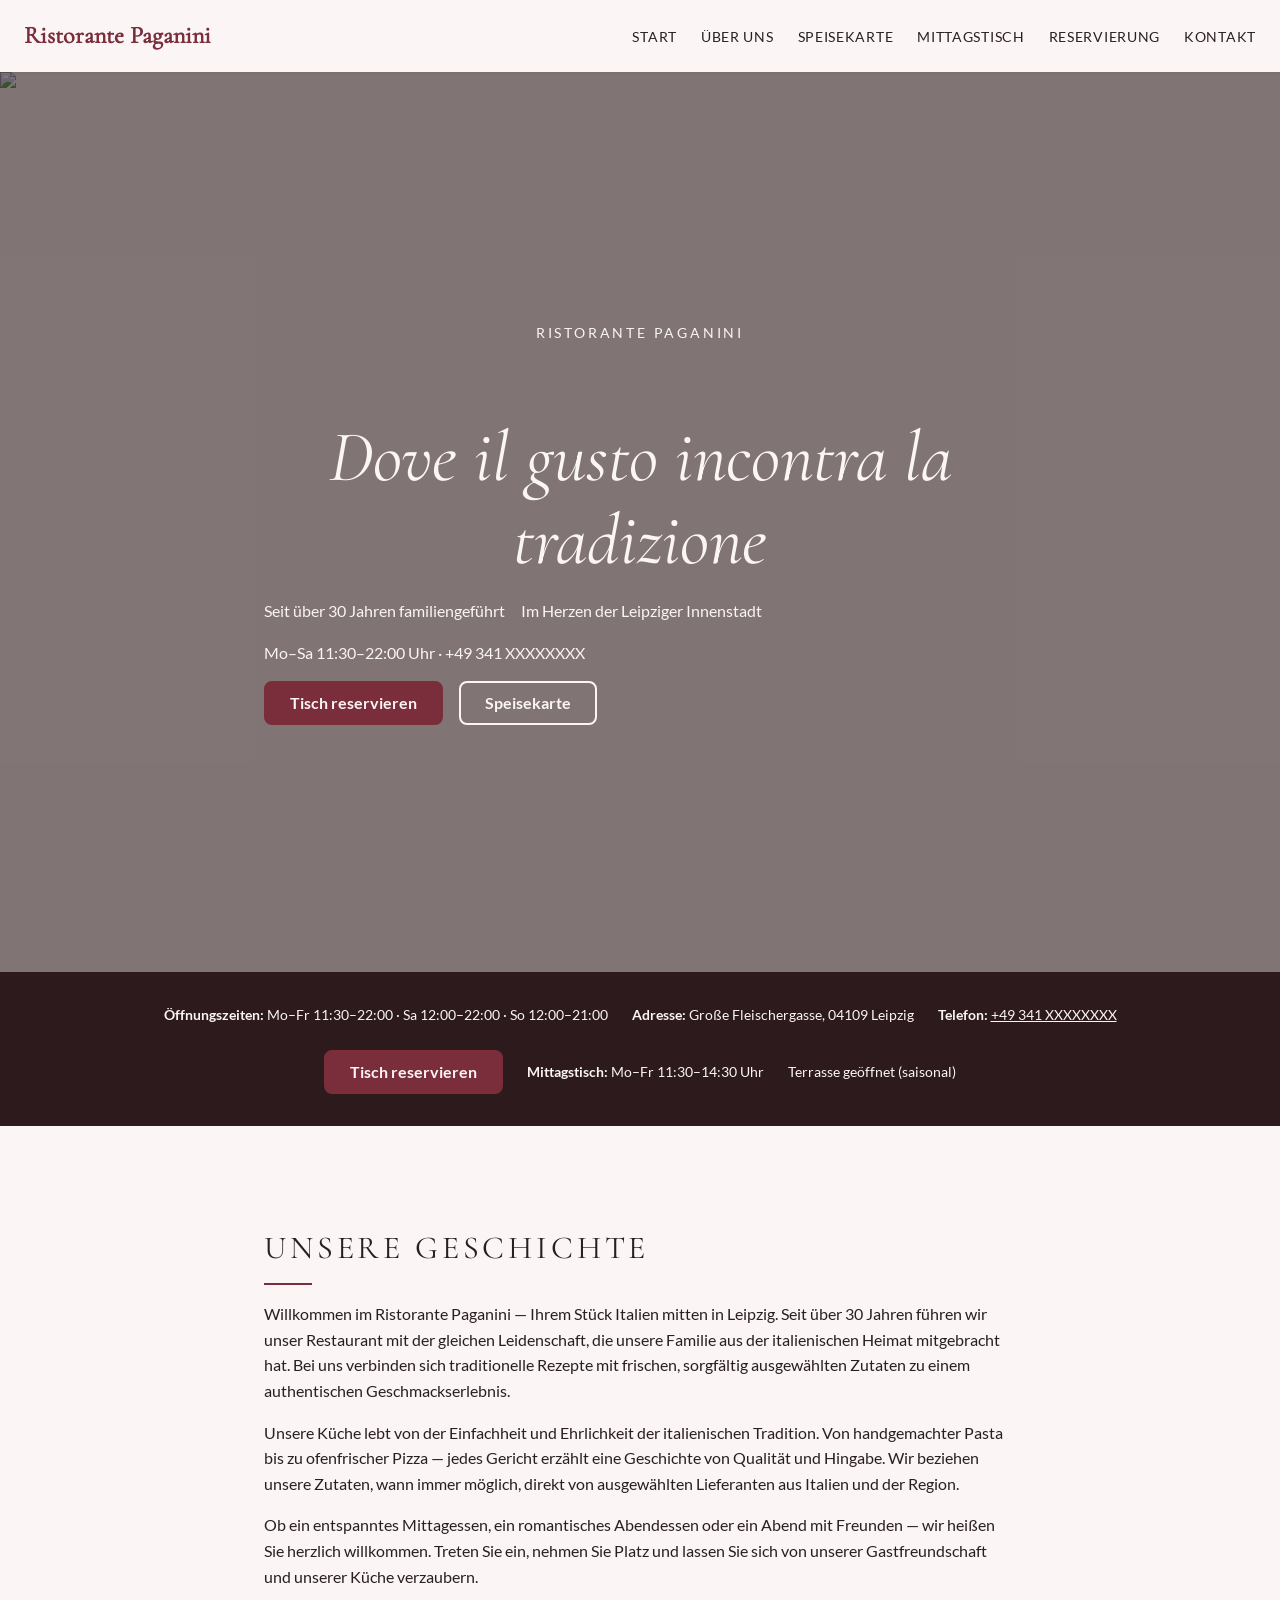
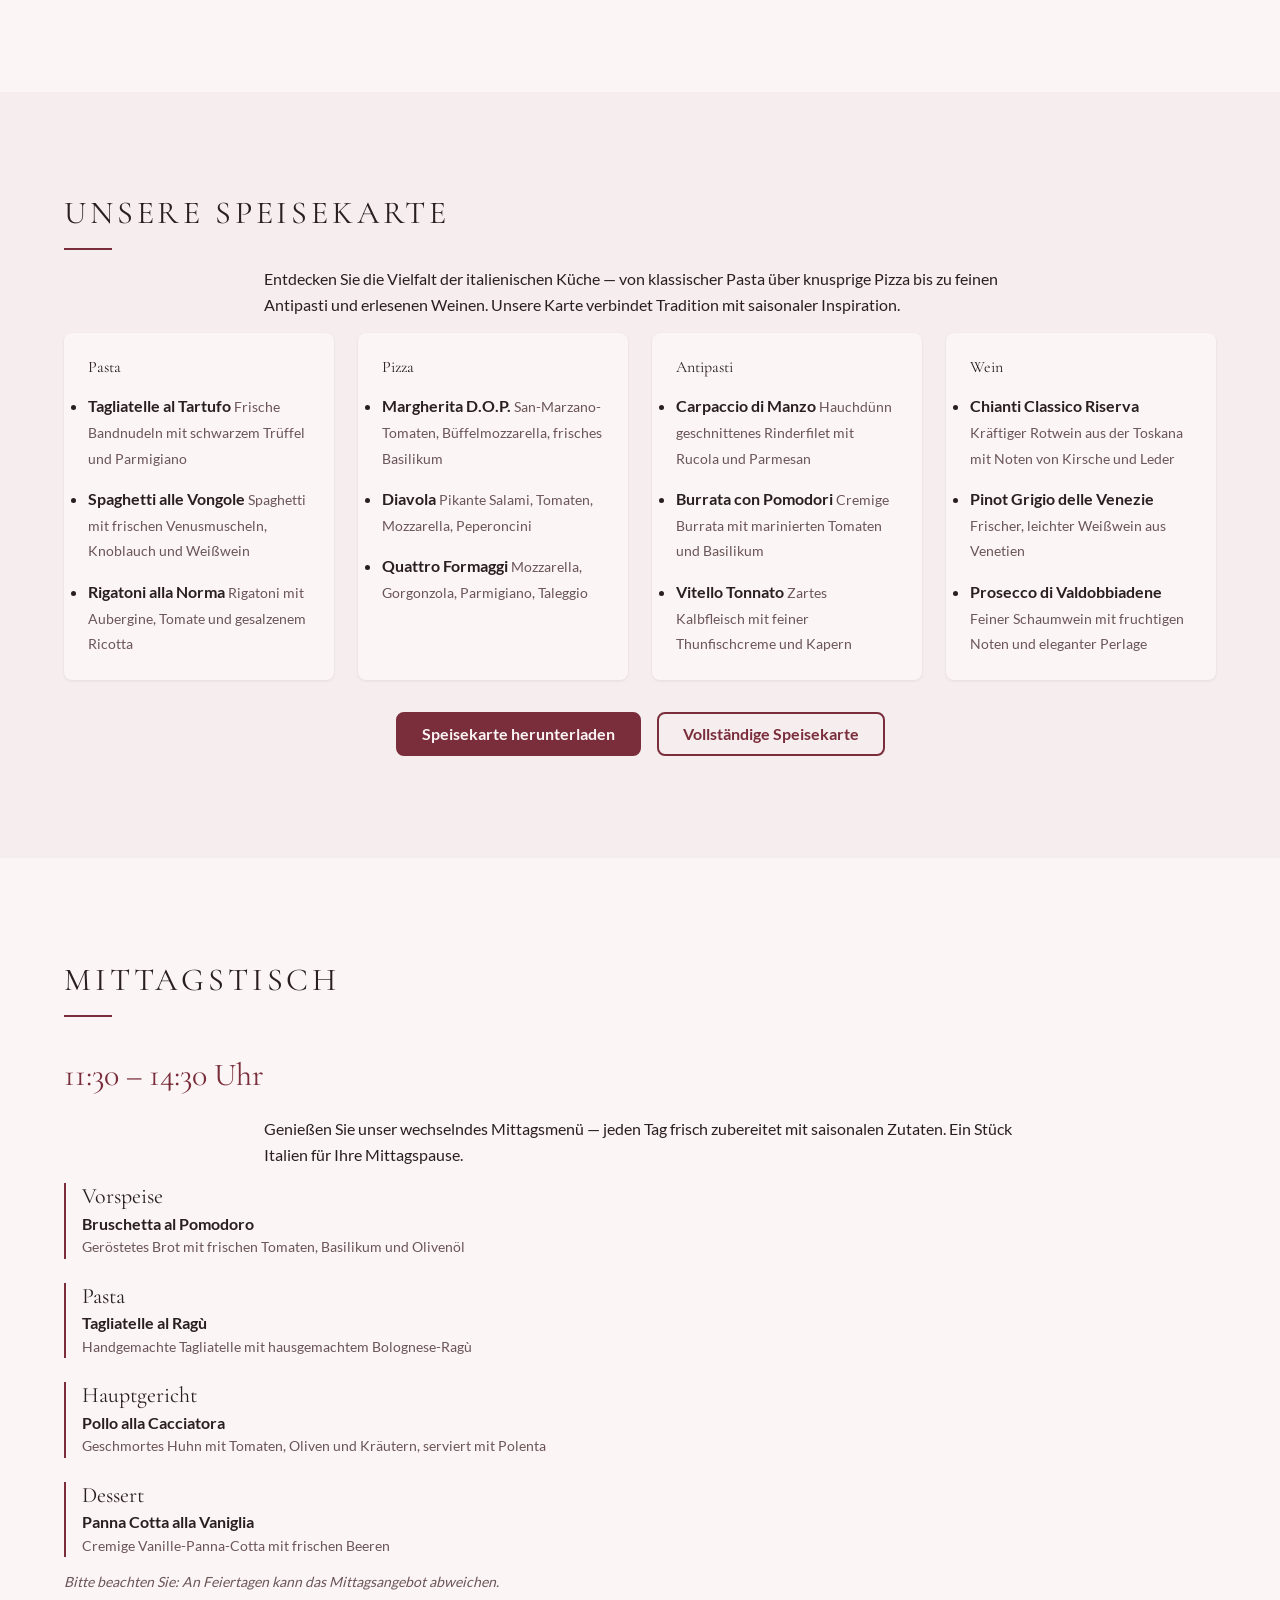
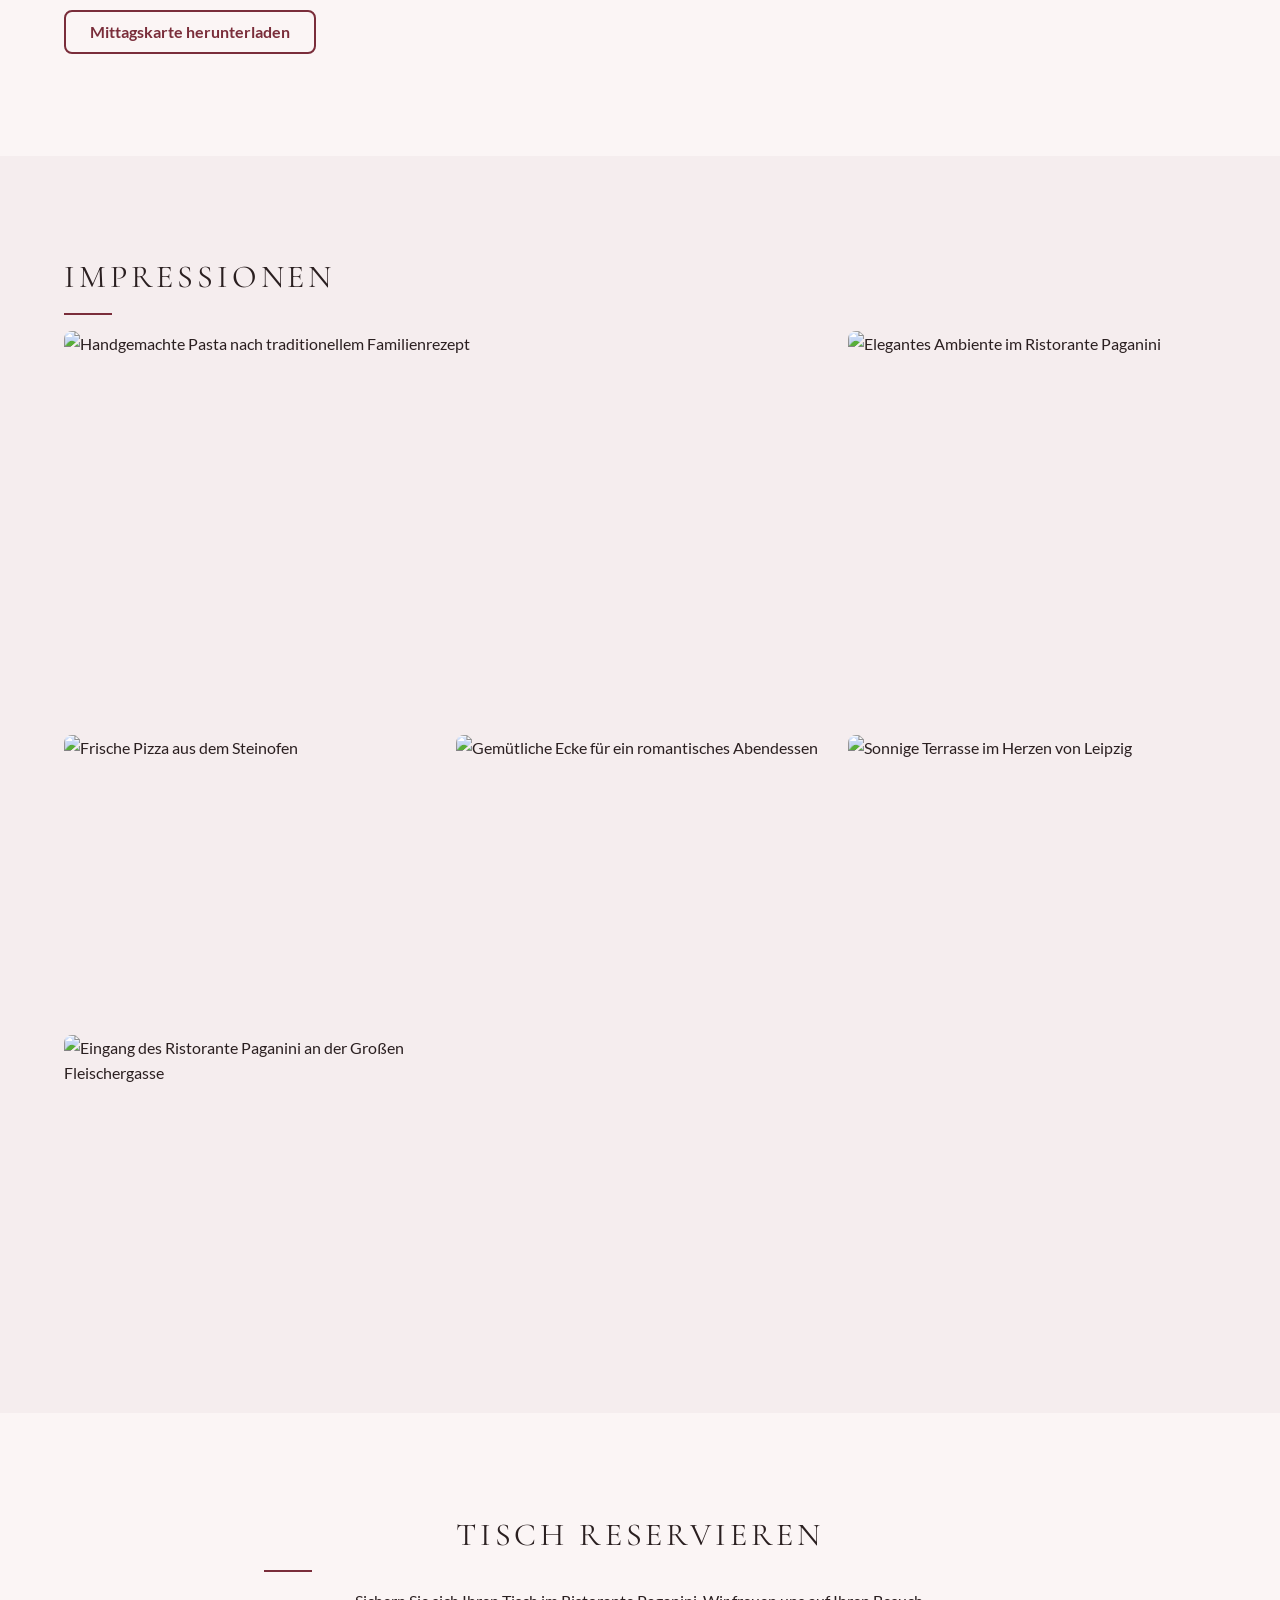
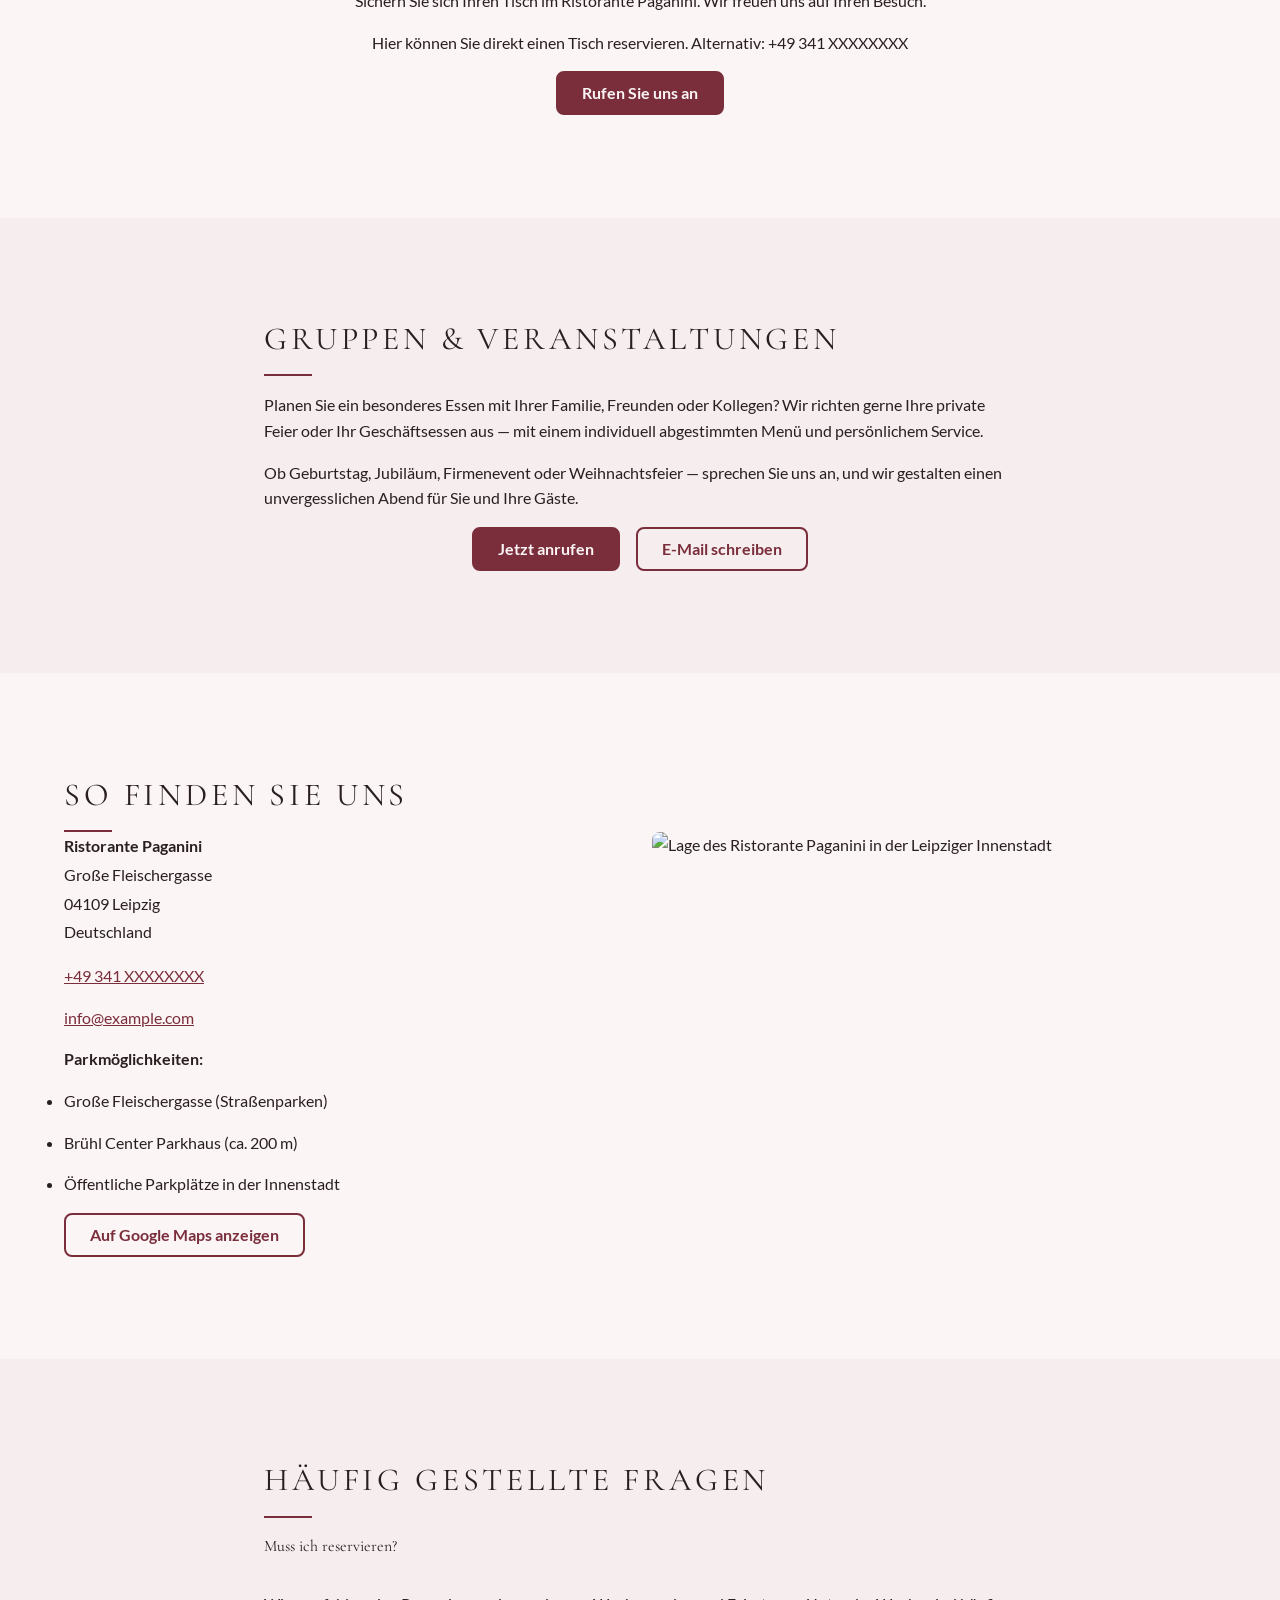
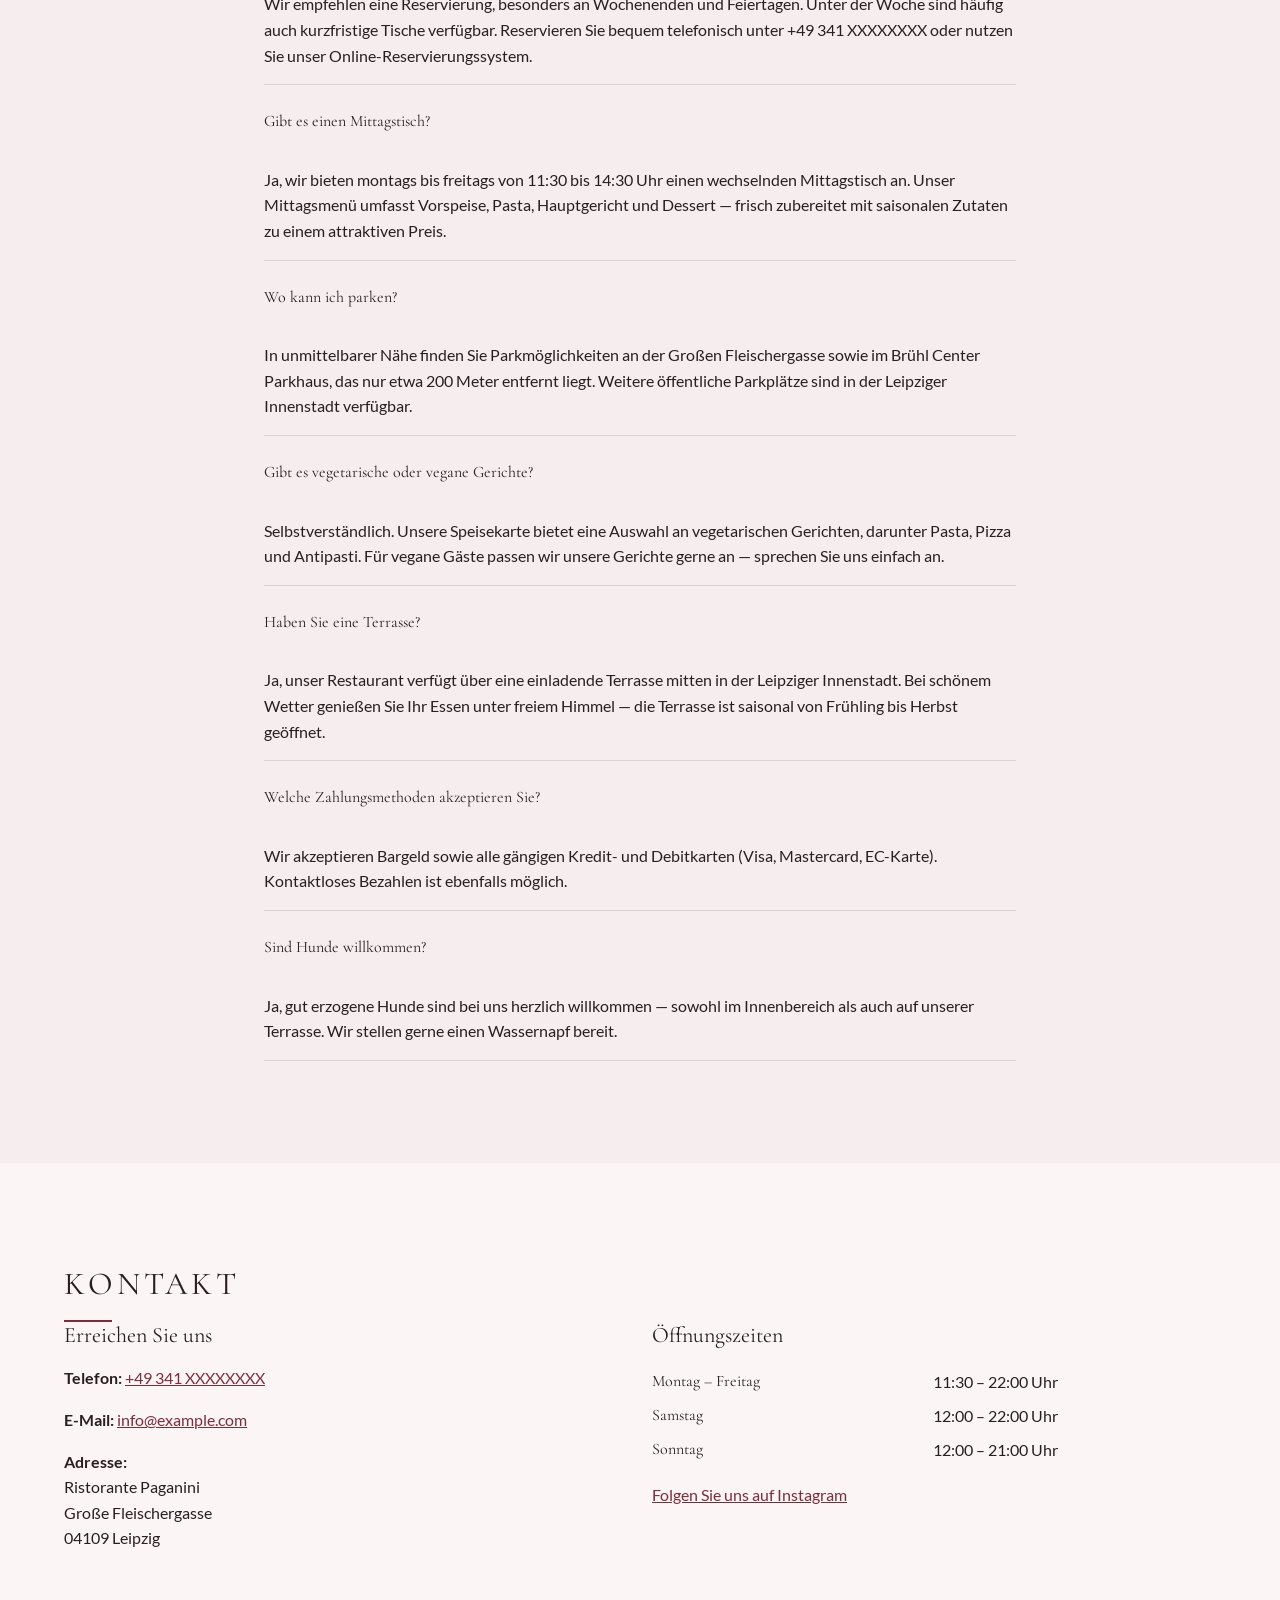
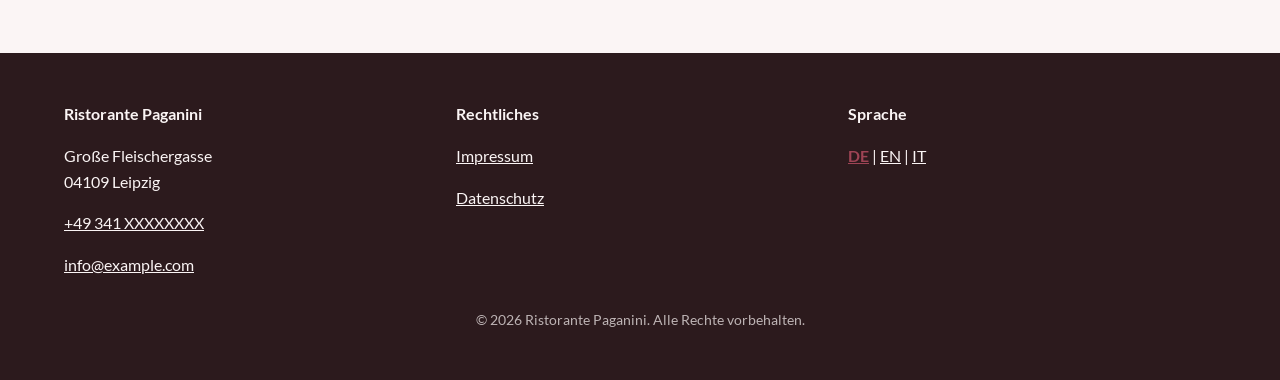
==== commit 3763ae20: "feat(04-04): populate gallery, reservation, events, location, FAQ, contact, footer + lightbox modal " ====
--- a/de/index.html
+++ b/de/index.html
@@ -126,6 +126,77 @@
   <!-- SYNC: Update this JSON-LD block in en/ and it/ when translating in Phase 5 -->
 
   <!-- ============================================================ -->
+  <!-- STRUCTURED DATA (JSON-LD) — FAQPage                          -->
+  <!-- D-05, SEO-08: 7 FAQ questions targeting Leipzig local SEO    -->
+  <!-- SYNC: Must match #faq section Q&A text character-for-character -->
+  <!-- ============================================================ -->
+  <script type="application/ld+json">
+  {
+    "@context": "https://schema.org",
+    "@type": "FAQPage",
+    "mainEntity": [
+      {
+        "@type": "Question",
+        "name": "Muss ich reservieren?",
+        "acceptedAnswer": {
+          "@type": "Answer",
+          "text": "Wir empfehlen eine Reservierung, besonders an Wochenenden und Feiertagen. Unter der Woche sind häufig auch kurzfristige Tische verfügbar. Reservieren Sie bequem telefonisch unter +49 341 XXXXXXXX oder nutzen Sie unser Online-Reservierungssystem."
+        }
+      },
+      {
+        "@type": "Question",
+        "name": "Gibt es einen Mittagstisch?",
+        "acceptedAnswer": {
+          "@type": "Answer",
+          "text": "Ja, wir bieten montags bis freitags von 11:30 bis 14:30 Uhr einen wechselnden Mittagstisch an. Unser Mittagsmenü umfasst Vorspeise, Pasta, Hauptgericht und Dessert — frisch zubereitet mit saisonalen Zutaten zu einem attraktiven Preis."
+        }
+      },
+      {
+        "@type": "Question",
+        "name": "Wo kann ich parken?",
+        "acceptedAnswer": {
+          "@type": "Answer",
+          "text": "In unmittelbarer Nähe finden Sie Parkmöglichkeiten an der Großen Fleischergasse sowie im Brühl Center Parkhaus, das nur etwa 200 Meter entfernt liegt. Weitere öffentliche Parkplätze sind in der Leipziger Innenstadt verfügbar."
+        }
+      },
+      {
+        "@type": "Question",
+        "name": "Gibt es vegetarische oder vegane Gerichte?",
+        "acceptedAnswer": {
+          "@type": "Answer",
+          "text": "Selbstverständlich. Unsere Speisekarte bietet eine Auswahl an vegetarischen Gerichten, darunter Pasta, Pizza und Antipasti. Für vegane Gäste passen wir unsere Gerichte gerne an — sprechen Sie uns einfach an."
+        }
+      },
+      {
+        "@type": "Question",
+        "name": "Haben Sie eine Terrasse?",
+        "acceptedAnswer": {
+          "@type": "Answer",
+          "text": "Ja, unser Restaurant verfügt über eine einladende Terrasse mitten in der Leipziger Innenstadt. Bei schönem Wetter genießen Sie Ihr Essen unter freiem Himmel — die Terrasse ist saisonal von Frühling bis Herbst geöffnet."
+        }
+      },
+      {
+        "@type": "Question",
+        "name": "Welche Zahlungsmethoden akzeptieren Sie?",
+        "acceptedAnswer": {
+          "@type": "Answer",
+          "text": "Wir akzeptieren Bargeld sowie alle gängigen Kredit- und Debitkarten (Visa, Mastercard, EC-Karte). Kontaktloses Bezahlen ist ebenfalls möglich."
+        }
+      },
+      {
+        "@type": "Question",
+        "name": "Sind Hunde willkommen?",
+        "acceptedAnswer": {
+          "@type": "Answer",
+          "text": "Ja, gut erzogene Hunde sind bei uns herzlich willkommen — sowohl im Innenbereich als auch auf unserer Terrasse. Wir stellen gerne einen Wassernapf bereit."
+        }
+      }
+    ]
+  }
+  </script>
+  <!-- SYNC: FAQPage JSON-LD must match #faq section Q&A text exactly — update both together -->
+
+  <!-- ============================================================ -->
   <!-- JAVASCRIPT — deferred, non-blocking                          -->
   <!-- ============================================================ -->
   <script src="../assets/js/main.js" defer></script>
@@ -388,42 +459,288 @@
     </section>
 
     <!-- SECT-06: Gallery -->
-    <section id="gallery">
-      <!-- EDITABLE: Gallery — interior, food, terrace, exterior image grid — added in Phase 4 -->
+    <section id="gallery" class="section section--alt">
+      <div class="wrapper flow">
+        <h2>Impressionen</h2>
+        <!-- EDITABLE: Gallery images — replace SVG placeholders with real photography -->
+
+        <div class="gallery">
+          <!-- Image 1: Food — spans 2 columns (per D-11) -->
+          <div class="gallery__item" data-span="2" data-lightbox-trigger
+               data-lightbox-src="../assets/img/gallery-01.svg"
+               data-lightbox-alt="Handgemachte Pasta nach traditionellem Familienrezept">
+            <picture>
+              <source srcset="../assets/img/gallery-01.avif" type="image/avif">
+              <source srcset="../assets/img/gallery-01.webp" type="image/webp">
+              <img src="../assets/img/gallery-01.svg"
+                   alt="Handgemachte Pasta nach traditionellem Familienrezept"
+                   width="1200" height="600" loading="lazy" decoding="async">
+            </picture>
+            <div class="gallery__caption" aria-hidden="true">Handgemachte Pasta</div>
+          </div>
+
+          <!-- Image 2: Interior -->
+          <div class="gallery__item" data-lightbox-trigger
+               data-lightbox-src="../assets/img/gallery-02.svg"
+               data-lightbox-alt="Elegantes Ambiente im Ristorante Paganini">
+            <picture>
+              <source srcset="../assets/img/gallery-02.avif" type="image/avif">
+              <source srcset="../assets/img/gallery-02.webp" type="image/webp">
+              <img src="../assets/img/gallery-02.svg"
+                   alt="Elegantes Ambiente im Ristorante Paganini"
+                   width="800" height="600" loading="lazy" decoding="async">
+            </picture>
+            <div class="gallery__caption" aria-hidden="true">Unser Restaurant</div>
+          </div>
+
+          <!-- Image 3: Food -->
+          <div class="gallery__item" data-lightbox-trigger
+               data-lightbox-src="../assets/img/gallery-03.svg"
+               data-lightbox-alt="Frische Pizza aus dem Steinofen">
+            <picture>
+              <source srcset="../assets/img/gallery-03.avif" type="image/avif">
+              <source srcset="../assets/img/gallery-03.webp" type="image/webp">
+              <img src="../assets/img/gallery-03.svg"
+                   alt="Frische Pizza aus dem Steinofen"
+                   width="800" height="600" loading="lazy" decoding="async">
+            </picture>
+            <div class="gallery__caption" aria-hidden="true">Pizza aus dem Steinofen</div>
+          </div>
+
+          <!-- Image 4: Interior -->
+          <div class="gallery__item" data-lightbox-trigger
+               data-lightbox-src="../assets/img/gallery-04.svg"
+               data-lightbox-alt="Gemütliche Ecke für ein romantisches Abendessen">
+            <picture>
+              <source srcset="../assets/img/gallery-04.avif" type="image/avif">
+              <source srcset="../assets/img/gallery-04.webp" type="image/webp">
+              <img src="../assets/img/gallery-04.svg"
+                   alt="Gemütliche Ecke für ein romantisches Abendessen"
+                   width="800" height="600" loading="lazy" decoding="async">
+            </picture>
+            <div class="gallery__caption" aria-hidden="true">Romantisches Ambiente</div>
+          </div>
+
+          <!-- Image 5: Terrace -->
+          <div class="gallery__item" data-lightbox-trigger
+               data-lightbox-src="../assets/img/gallery-05.svg"
+               data-lightbox-alt="Sonnige Terrasse im Herzen von Leipzig">
+            <picture>
+              <source srcset="../assets/img/gallery-05.avif" type="image/avif">
+              <source srcset="../assets/img/gallery-05.webp" type="image/webp">
+              <img src="../assets/img/gallery-05.svg"
+                   alt="Sonnige Terrasse im Herzen von Leipzig"
+                   width="800" height="600" loading="lazy" decoding="async">
+            </picture>
+            <div class="gallery__caption" aria-hidden="true">Unsere Terrasse</div>
+          </div>
+
+          <!-- Image 6: Exterior/Entrance -->
+          <div class="gallery__item" data-lightbox-trigger
+               data-lightbox-src="../assets/img/gallery-06.svg"
+               data-lightbox-alt="Eingang des Ristorante Paganini an der Großen Fleischergasse">
+            <picture>
+              <source srcset="../assets/img/gallery-06.avif" type="image/avif">
+              <source srcset="../assets/img/gallery-06.webp" type="image/webp">
+              <img src="../assets/img/gallery-06.svg"
+                   alt="Eingang des Ristorante Paganini an der Großen Fleischergasse"
+                   width="800" height="600" loading="lazy" decoding="async">
+            </picture>
+            <div class="gallery__caption" aria-hidden="true">Unser Eingang</div>
+          </div>
+        </div>
+      </div>
     </section>
 
     <!-- SECT-07: Reservation -->
-    <section id="reservation">
-      <!-- EDITABLE: Reservation — external tool embed placeholder, phone fallback — added in Phase 4 -->
+    <section id="reservation" class="section">
+      <div class="wrapper content-wrapper flow" style="text-align: center;">
+        <h2>Tisch reservieren</h2>
+        <p>Sichern Sie sich Ihren Tisch im Ristorante Paganini. Wir freuen uns auf Ihren Besuch.</p>
+
+        <!-- PLACEHOLDER: Paste reservation widget embed code here (TheFork/Resy/OpenTable) -->
+        <div class="reservation-embed">
+          <p>Hier können Sie direkt einen Tisch reservieren. Alternativ: +49 341 XXXXXXXX</p>
+        </div>
+
+        <!-- EDIT: Replace XXXXXXXX with real phone number -->
+        <a href="tel:+49341XXXXXXXX" class="btn" data-variant="primary">Rufen Sie uns an</a>
+      </div>
     </section>
 
     <!-- SECT-08: Groups / Events -->
-    <section id="events">
-      <!-- EDITABLE: Groups and events — inquiry CTA, trust copy — added in Phase 4 -->
+    <section id="events" class="section section--alt">
+      <div class="wrapper content-wrapper flow">
+        <h2>Gruppen &amp; Veranstaltungen</h2>
+        <p>Planen Sie ein besonderes Essen mit Ihrer Familie, Freunden oder Kollegen? Wir richten gerne Ihre private Feier oder Ihr Geschäftsessen aus — mit einem individuell abgestimmten Menü und persönlichem Service.</p>
+        <p>Ob Geburtstag, Jubiläum, Firmenevent oder Weihnachtsfeier — sprechen Sie uns an, und wir gestalten einen unvergesslichen Abend für Sie und Ihre Gäste.</p>
+        <!-- EDITABLE: Groups/Events CTAs — update phone and email when real data available -->
+        <div class="cluster" style="justify-content: center;">
+          <!-- EDIT: Replace XXXXXXXX with real phone number -->
+          <a href="tel:+49341XXXXXXXX" class="btn" data-variant="primary">Jetzt anrufen</a>
+          <!-- EDIT: Replace with real email address -->
+          <a href="mailto:info@example.com" class="btn" data-variant="secondary">E-Mail schreiben</a>
+        </div>
+      </div>
     </section>
 
     <!-- SECT-09: Location -->
-    <section id="location">
-      <!-- EDITABLE: Location — address, map placeholder, parking info — added in Phase 4 -->
+    <section id="location" class="section">
+      <div class="wrapper">
+        <h2>So finden Sie uns</h2>
+        <div class="grid" data-layout="halves">
+          <div class="flow">
+            <!-- EDIT: Verify address with owner before launch -->
+            <address style="font-style: normal; line-height: 1.8;">
+              <strong>Ristorante Paganini</strong><br>
+              Große Fleischergasse<br>
+              04109 Leipzig<br>
+              Deutschland
+            </address>
+            <!-- EDIT: Replace XXXXXXXX with real phone number -->
+            <p><a href="tel:+49341XXXXXXXX">+49 341 XXXXXXXX</a></p>
+            <!-- EDIT: Replace with real email -->
+            <p><a href="mailto:info@example.com">info@example.com</a></p>
+
+            <p><strong>Parkmöglichkeiten:</strong></p>
+            <ul class="flow" role="list">
+              <li>Große Fleischergasse (Straßenparken)</li>
+              <li>Brühl Center Parkhaus (ca. 200 m)</li>
+              <li>Öffentliche Parkplätze in der Innenstadt</li>
+            </ul>
+
+            <!-- EDIT: Replace with real Google Maps coordinates -->
+            <a href="https://maps.google.com/?q=Große+Fleischergasse,+04109+Leipzig" target="_blank" rel="noopener noreferrer" class="btn" data-variant="secondary">Auf Google Maps anzeigen</a>
+          </div>
+          <div>
+            <!-- PLACEHOLDER: Replace with real map image or static map screenshot -->
+            <picture>
+              <source srcset="../assets/img/about-bg.avif" type="image/avif">
+              <source srcset="../assets/img/about-bg.webp" type="image/webp">
+              <img src="../assets/img/about-bg.svg"
+                   alt="Lage des Ristorante Paganini in der Leipziger Innenstadt"
+                   width="800" height="600" loading="lazy" decoding="async"
+                   style="width: 100%; height: auto; border-radius: var(--radius-md);">
+            </picture>
+          </div>
+        </div>
+      </div>
     </section>
 
     <!-- SECT-10: FAQ -->
-    <section id="faq">
-      <!-- EDITABLE: FAQ — 7 SEO-relevant questions and FAQ schema — added in Phase 4 -->
+    <section id="faq" class="section section--alt">
+      <div class="wrapper content-wrapper flow">
+        <h2>Häufig gestellte Fragen</h2>
+        <!-- SYNC: Update FAQPage JSON-LD in <head> when editing these Q&A pairs -->
+        <dl class="faq-list">
+          <dt>Muss ich reservieren?</dt>
+          <dd>Wir empfehlen eine Reservierung, besonders an Wochenenden und Feiertagen. Unter der Woche sind häufig auch kurzfristige Tische verfügbar. Reservieren Sie bequem telefonisch unter +49 341 XXXXXXXX oder nutzen Sie unser Online-Reservierungssystem.</dd>
+
+          <dt>Gibt es einen Mittagstisch?</dt>
+          <dd>Ja, wir bieten montags bis freitags von 11:30 bis 14:30 Uhr einen wechselnden Mittagstisch an. Unser Mittagsmenü umfasst Vorspeise, Pasta, Hauptgericht und Dessert — frisch zubereitet mit saisonalen Zutaten zu einem attraktiven Preis.</dd>
+
+          <dt>Wo kann ich parken?</dt>
+          <dd>In unmittelbarer Nähe finden Sie Parkmöglichkeiten an der Großen Fleischergasse sowie im Brühl Center Parkhaus, das nur etwa 200 Meter entfernt liegt. Weitere öffentliche Parkplätze sind in der Leipziger Innenstadt verfügbar.</dd>
+
+          <dt>Gibt es vegetarische oder vegane Gerichte?</dt>
+          <dd>Selbstverständlich. Unsere Speisekarte bietet eine Auswahl an vegetarischen Gerichten, darunter Pasta, Pizza und Antipasti. Für vegane Gäste passen wir unsere Gerichte gerne an — sprechen Sie uns einfach an.</dd>
+
+          <dt>Haben Sie eine Terrasse?</dt>
+          <dd>Ja, unser Restaurant verfügt über eine einladende Terrasse mitten in der Leipziger Innenstadt. Bei schönem Wetter genießen Sie Ihr Essen unter freiem Himmel — die Terrasse ist saisonal von Frühling bis Herbst geöffnet.</dd>
+
+          <dt>Welche Zahlungsmethoden akzeptieren Sie?</dt>
+          <dd>Wir akzeptieren Bargeld sowie alle gängigen Kredit- und Debitkarten (Visa, Mastercard, EC-Karte). Kontaktloses Bezahlen ist ebenfalls möglich.</dd>
+
+          <dt>Sind Hunde willkommen?</dt>
+          <dd>Ja, gut erzogene Hunde sind bei uns herzlich willkommen — sowohl im Innenbereich als auch auf unserer Terrasse. Wir stellen gerne einen Wassernapf bereit.</dd>
+        </dl>
+      </div>
     </section>
 
     <!-- SECT-11: Contact -->
-    <section id="contact">
-      <!-- EDITABLE: Contact — phone, email, address, hours, Instagram — added in Phase 4 -->
+    <section id="contact" class="section">
+      <div class="wrapper">
+        <h2>Kontakt</h2>
+        <div class="grid" data-layout="halves">
+          <div class="flow">
+            <h3>Erreichen Sie uns</h3>
+            <!-- EDIT: Replace XXXXXXXX with real phone number -->
+            <p><strong>Telefon:</strong> <a href="tel:+49341XXXXXXXX">+49 341 XXXXXXXX</a></p>
+            <!-- EDIT: Replace with real email address -->
+            <p><strong>E-Mail:</strong> <a href="mailto:info@example.com">info@example.com</a></p>
+            <address style="font-style: normal;">
+              <strong>Adresse:</strong><br>
+              Ristorante Paganini<br>
+              Große Fleischergasse<br>
+              04109 Leipzig
+            </address>
+          </div>
+          <div class="flow">
+            <h3>Öffnungszeiten</h3>
+            <!-- EDITABLE: Opening hours — update if hours change -->
+            <table style="border-collapse: collapse; width: 100%;">
+              <tbody>
+                <tr><td style="padding: 0.25rem 1rem 0.25rem 0; font-family: var(--font-heading);">Montag – Freitag</td><td>11:30 – 22:00 Uhr</td></tr>
+                <tr><td style="padding: 0.25rem 1rem 0.25rem 0; font-family: var(--font-heading);">Samstag</td><td>12:00 – 22:00 Uhr</td></tr>
+                <tr><td style="padding: 0.25rem 1rem 0.25rem 0; font-family: var(--font-heading);">Sonntag</td><td>12:00 – 21:00 Uhr</td></tr>
+              </tbody>
+            </table>
+            <!-- EDIT: Replace with real Instagram URL -->
+            <p><a href="https://www.instagram.com/" target="_blank" rel="noopener noreferrer">Folgen Sie uns auf Instagram</a></p>
+          </div>
+        </div>
+      </div>
     </section>
 
   </main>
 
   <!-- ============================================================ -->
+  <!-- GALLERY LIGHTBOX MODAL                                       -->
+  <!-- JS hooks: id="lightbox", id="lightbox-img/prev/next/close"   -->
+  <!-- ============================================================ -->
+  <div class="lightbox" id="lightbox" role="dialog" aria-modal="true" aria-label="Bildergalerie" aria-hidden="true">
+    <button type="button" class="btn lightbox__close" id="lightbox-close" data-variant="secondary" aria-label="Galerie schließen" style="color: var(--color-text-inverse); border-color: var(--color-text-inverse);">&#215;</button>
+    <button type="button" class="btn lightbox__nav" id="lightbox-prev" data-dir="prev" data-variant="secondary" aria-label="Vorheriges Bild" style="color: var(--color-text-inverse); border-color: var(--color-text-inverse);">&#8592;</button>
+    <img class="lightbox__img" id="lightbox-img" src="" alt="" width="1200" height="800">
+    <button type="button" class="btn lightbox__nav" id="lightbox-next" data-dir="next" data-variant="secondary" aria-label="Nächstes Bild" style="color: var(--color-text-inverse); border-color: var(--color-text-inverse);">&#8594;</button>
+  </div>
+
+  <!-- ============================================================ -->
   <!-- FOOTER — SECT-12                                             -->
   <!-- ============================================================ -->
-  <footer id="footer">
-    <!-- EDITABLE: Footer — legal links, language switcher, contact summary, copyright — added in Phase 4 -->
+  <footer id="footer" class="section--dark" style="padding: var(--space-12) 0;">
+    <div class="wrapper">
+      <div class="grid" data-layout="thirds">
+        <!-- Column 1: Contact summary -->
+        <div class="flow">
+          <p><strong>Ristorante Paganini</strong></p>
+          <p>Große Fleischergasse<br>04109 Leipzig</p>
+          <!-- EDIT: Replace XXXXXXXX with real phone number -->
+          <p><a href="tel:+49341XXXXXXXX" style="color: var(--color-text-inverse);">+49 341 XXXXXXXX</a></p>
+          <!-- EDIT: Replace with real email -->
+          <p><a href="mailto:info@example.com" style="color: var(--color-text-inverse);">info@example.com</a></p>
+        </div>
+        <!-- Column 2: Legal links -->
+        <div class="flow">
+          <p><strong>Rechtliches</strong></p>
+          <!-- Phase 6 will add real legal pages -->
+          <p><a href="/de/impressum.html" style="color: var(--color-text-inverse);">Impressum</a></p>
+          <p><a href="/de/datenschutz.html" style="color: var(--color-text-inverse);">Datenschutz</a></p>
+        </div>
+        <!-- Column 3: Language switcher -->
+        <div class="flow">
+          <p><strong>Sprache</strong></p>
+          <p>
+            <a href="/de/" aria-current="true" style="color: var(--color-accent-light); font-weight: var(--font-weight-bold);">DE</a> |
+            <a href="/en/" style="color: var(--color-text-inverse);">EN</a> |
+            <a href="/it/" style="color: var(--color-text-inverse);">IT</a>
+          </p>
+        </div>
+      </div>
+      <p style="margin-top: var(--space-8); font-size: var(--font-size-sm); opacity: 0.7; text-align: center;">
+        &copy; 2026 Ristorante Paganini. Alle Rechte vorbehalten.
+      </p>
+    </div>
   </footer>
 
 </body>
